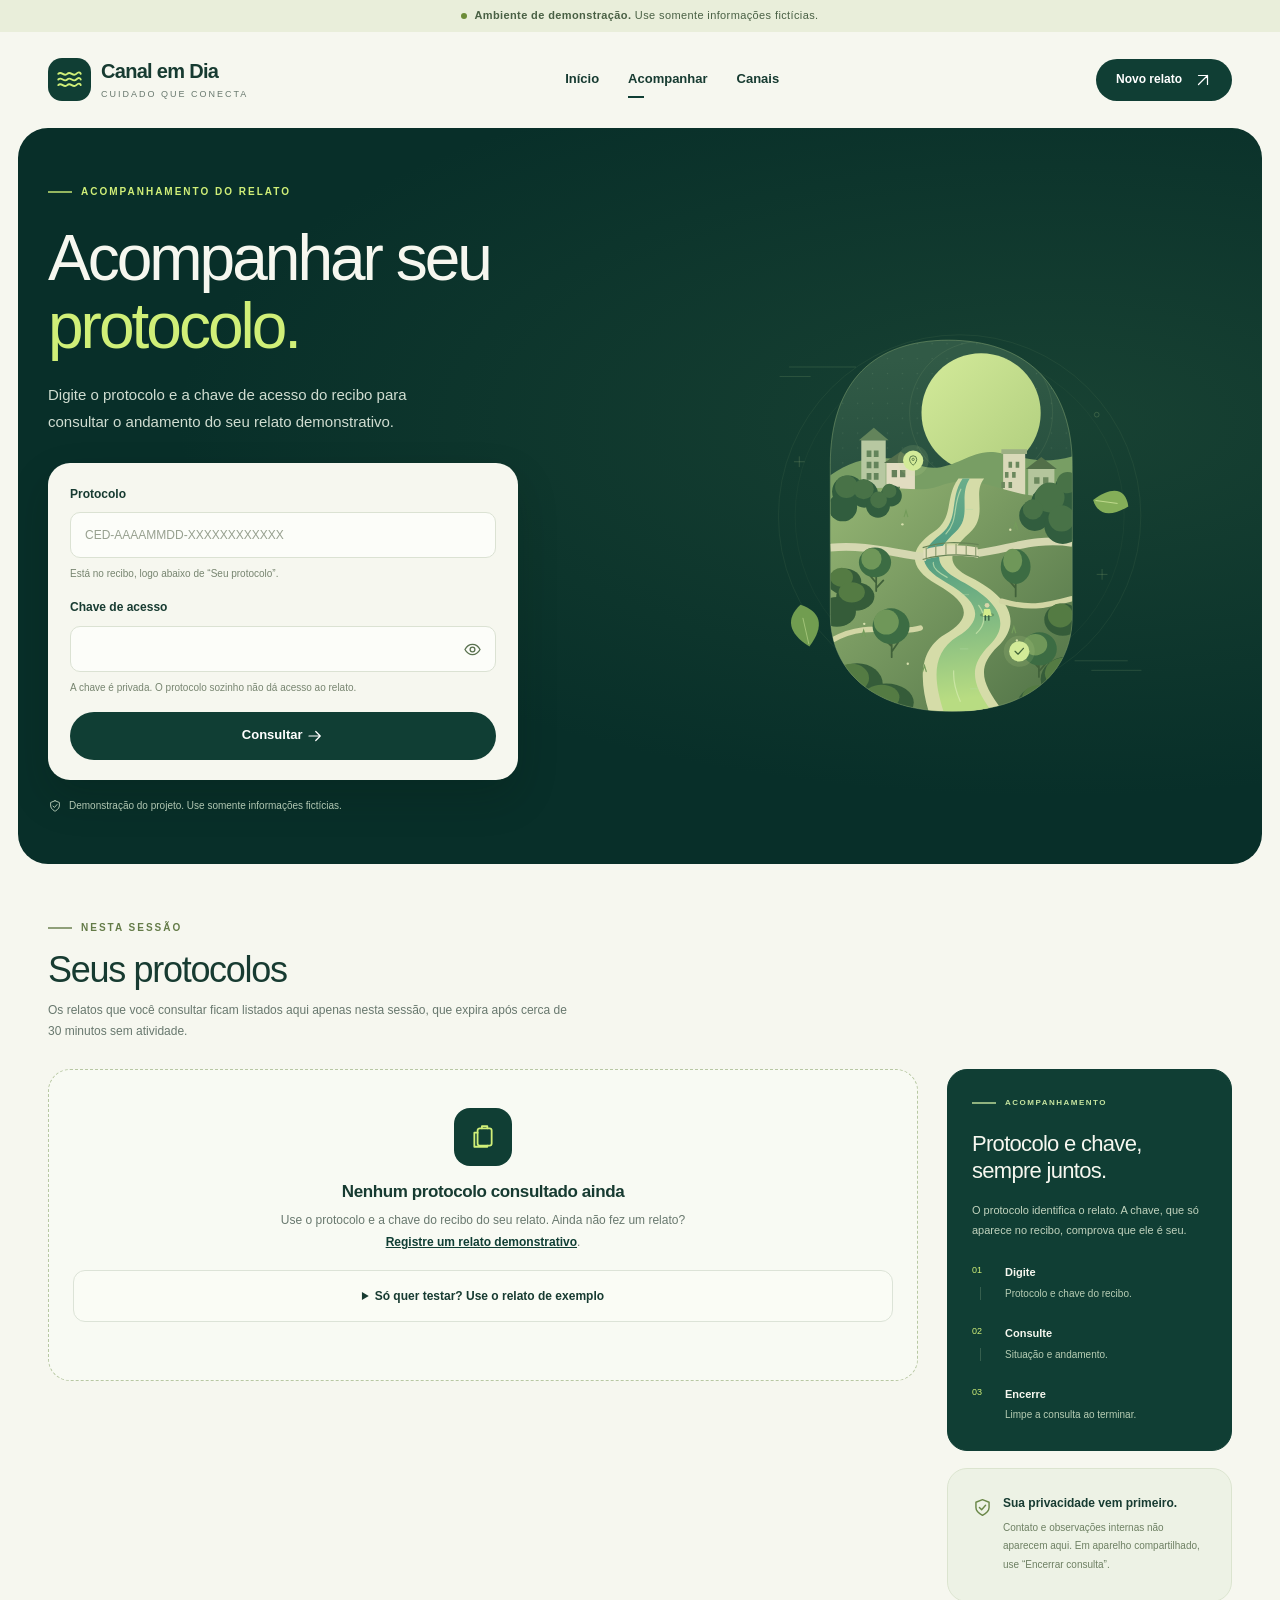
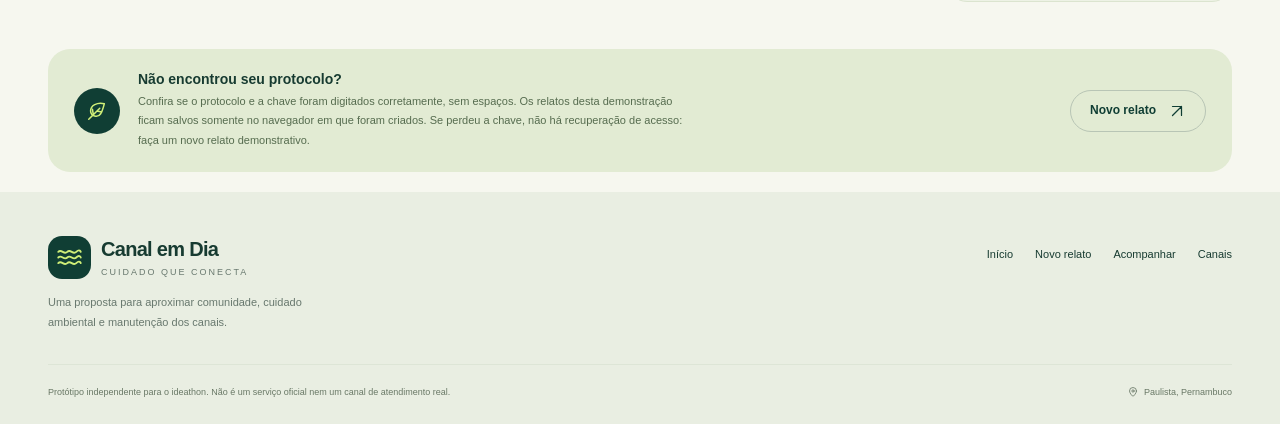
==== acompanhar.html @ c12022d9 "Tome" ====
<!DOCTYPE html>
<html lang="pt-BR">
<head>
    <meta charset="utf-8">
    <meta name="viewport" content="width=device-width, initial-scale=1">
    <meta name="theme-color" content="#103e34">
    <meta name="description" content="Canal em Dia: protótipo para participação da comunidade e acompanhamento da manutenção dos canais de Paulista, Pernambuco.">
    <title>Acompanhar relato · Canal em Dia</title>
    <link rel="icon" type="image/svg+xml" href="/images/favicon.svg">
    <link rel="stylesheet" href="https://cdn.jsdelivr.net/npm/bootstrap@5.3.8/dist/css/bootstrap.min.css">
    <link rel="stylesheet" href="/css/app.css">
    <script src="/js/config.js" defer></script>
    <script src="/js/common.js" defer></script>
    <script src="/js/acompanhar.js" defer></script>
</head>
<body>
    <a class="skip-link" href="#conteudo">Ir para o conteúdo</a>
<div class="demo-strip"><span class="demo-dot"></span><strong>Ambiente de demonstração.</strong> Use somente informações fictícias.</div>
<header class="site-header">
    <div class="container">
        <div class="header-inner">
            <a href="/" class="brand" aria-label="Canal em Dia — página inicial">
                <span class="brand-mark"><svg class="icon" viewBox="0 0 24 24" fill="none" stroke="currentColor" stroke-width="1.65" stroke-linecap="round" stroke-linejoin="round" aria-hidden="true"><path d="M2 7c3-3 5 3 8 0s5 3 8 0 4 0 4 0M2 12c3-3 5 3 8 0s5 3 8 0 4 0 4 0M2 17c3-3 5 3 8 0s5 3 8 0 4 0 4 0"/></svg></span>
                <span class="brand-name">Canal em Dia<small>Cuidado que conecta</small></span>
            </a>
            <nav class="desktop-nav" aria-label="Navegação principal">
                <a href="/" class="nav-item">Início</a>
                <a href="/acompanhar" class="nav-item active" aria-current="page">Acompanhar</a>
                <a href="/canais" class="nav-item">Canais</a>
            </nav>
            <div class="header-actions">
                <a href="/novo-relato" class="button button-forest button-small">Novo relato <svg class="icon" viewBox="0 0 24 24" fill="none" stroke="currentColor" stroke-width="1.65" stroke-linecap="round" stroke-linejoin="round" aria-hidden="true"><path d="M6 18 18 6M6 6h12v12"/></svg></a>
                <button class="mobile-toggle" type="button" id="menu-toggle" aria-expanded="false" aria-controls="mobile-navigation" aria-label="Abrir ou fechar menu">
                    <span data-open><svg class="icon" viewBox="0 0 24 24" fill="none" stroke="currentColor" stroke-width="1.65" stroke-linecap="round" stroke-linejoin="round" aria-hidden="true"><path d="M4 6h16M4 12h16M4 18h16"/></svg></span><span data-close hidden><svg class="icon" viewBox="0 0 24 24" fill="none" stroke="currentColor" stroke-width="1.65" stroke-linecap="round" stroke-linejoin="round" aria-hidden="true"><path d="m6 6 12 12M6 18 18 6"/></svg></span>
                </button>
            </div>
        </div>
        <nav id="mobile-navigation" class="mobile-nav d-lg-none" aria-label="Navegação principal no celular" hidden>
            <a class="nav-item" href="/">Início</a>
            <a class="nav-item" href="/acompanhar" aria-current="page">Acompanhar relato</a>
            <a class="nav-item" href="/canais">Canais acompanhados</a>
            <a class="button button-forest" href="/novo-relato">Novo relato <svg class="icon" viewBox="0 0 24 24" fill="none" stroke="currentColor" stroke-width="1.65" stroke-linecap="round" stroke-linejoin="round" aria-hidden="true"><path d="M4 12h15m-6-6 6 6-6 6"/></svg></a>
        </nav>
    </div>
</header>
    <main id="conteudo" tabindex="-1">
<div>
    <div class="hero-shell">
        <section class="hero hero-compact" aria-labelledby="track-heading">
            <div class="container">
                <div class="hero-grid">
                    <div class="hero-copy">
                        <div class="eyebrow">Acompanhamento do relato</div>
                        <h1 id="track-heading">Acompanhar seu <em>protocolo.</em></h1>
                        <p class="hero-description">Digite o protocolo e a chave de acesso do recibo para consultar o andamento do seu relato demonstrativo.</p>

                        <form class="lookup-card" id="lookup-form" novalidate aria-label="Consultar protocolo">
                            <div class="lookup-field">
                                <label for="field-protocol" class="form-label">Protocolo</label>
                                <input id="field-protocol" type="text" class="form-control" maxlength="40" required autocomplete="off" autocapitalize="characters" spellcheck="false" placeholder="CED-AAAAMMDD-XXXXXXXXXXXX" aria-describedby="protocol-help">
                                <p class="field-help mb-0" id="protocol-help">Está no recibo, logo abaixo de “Seu protocolo”.</p>
                                <p class="field-error" id="error-protocol" role="alert" hidden></p>
                            </div>
                            <div class="lookup-field">
                                <label for="field-credential" class="form-label">Chave de acesso</label>
                                <div class="lookup-secret">
                                    <input id="field-credential" type="password" class="form-control" maxlength="128" required autocomplete="off" autocapitalize="off" spellcheck="false" aria-describedby="credential-help">
                                    <button type="button" class="lookup-toggle" id="toggle-key" aria-pressed="false" aria-label="Mostrar a chave de acesso">
                                        <span data-show><svg class="icon" viewBox="0 0 24 24" fill="none" stroke="currentColor" stroke-width="1.65" stroke-linecap="round" stroke-linejoin="round" aria-hidden="true"><path d="M2.5 12S6 5.5 12 5.5 21.5 12 21.5 12 18 18.5 12 18.5 2.5 12 2.5 12Z"/><circle cx="12" cy="12" r="3"/></svg></span><span data-hide hidden><svg class="icon" viewBox="0 0 24 24" fill="none" stroke="currentColor" stroke-width="1.65" stroke-linecap="round" stroke-linejoin="round" aria-hidden="true"><path d="M3 3l18 18M10.6 5.7A9.6 9.6 0 0 1 12 5.5c6 0 9.5 6.5 9.5 6.5a16 16 0 0 1-2.6 3.4M6.5 7.2C4 8.9 2.5 12 2.5 12s3.5 6.5 9.5 6.5c1.6 0 3-.4 4.2-1M9.9 9.9a3 3 0 0 0 4.2 4.2"/></svg></span>
                                    </button>
                                </div>
                                <p class="field-help mb-0" id="credential-help">A chave é privada. O protocolo sozinho não dá acesso ao relato.</p>
                                <p class="field-error" id="error-credential" role="alert" hidden></p>
                            </div>
                            <button type="submit" class="button button-forest lookup-submit" id="lookup-submit">
                                <span data-idle>Consultar <svg class="icon" viewBox="0 0 24 24" fill="none" stroke="currentColor" stroke-width="1.65" stroke-linecap="round" stroke-linejoin="round" aria-hidden="true"><path d="M4 12h15m-6-6 6 6-6 6"/></svg></span>
                                <span data-busy hidden><span class="loading-spinner"></span> Consultando…</span>
                            </button>
                            <div class="connection-notice" id="offline-notice" role="status" hidden><svg class="icon" viewBox="0 0 24 24" fill="none" stroke="currentColor" stroke-width="1.65" stroke-linecap="round" stroke-linejoin="round" aria-hidden="true"><path d="m12 3 10 18H2L12 3Z"/><path d="M12 9v5m0 3h.01"/></svg> Você está sem conexão. Esta página funciona offline, mas confira sua rede se algo não carregar.</div>
                        </form>
                        <p class="hero-note"><svg class="icon" viewBox="0 0 24 24" fill="none" stroke="currentColor" stroke-width="1.65" stroke-linecap="round" stroke-linejoin="round" aria-hidden="true"><path d="M12 3 4.5 6v6c0 5 7.5 9 7.5 9s7.5-4 7.5-9V6L12 3Z"/><path d="m8.5 12 2.5 2.5 4.5-5"/></svg> Demonstração do projeto. Use somente informações fictícias.</p>
                    </div>
                    <div class="hero-art"><img src="/images/canal-paulista.svg" width="760" height="720" alt="" role="presentation"></div>
                </div>
            </div>
        </section>
    </div>

    <section class="track-section" aria-labelledby="list-heading">
        <div class="container">
            <div class="section-head">
                <div>
                    <div class="eyebrow">Nesta sessão</div>
                    <h2 id="list-heading">Seus protocolos</h2>
                    <p>Os relatos que você consultar ficam listados aqui apenas nesta sessão, que expira após cerca de 30 minutos sem atividade.</p>
                </div>
                <button type="button" class="button button-outline button-small" id="forget-btn" hidden><svg class="icon" viewBox="0 0 24 24" fill="none" stroke="currentColor" stroke-width="1.65" stroke-linecap="round" stroke-linejoin="round" aria-hidden="true"><rect x="5" y="10.5" width="14" height="10" rx="2"/><path d="M8 10.5V8a4 4 0 0 1 8 0v2.5"/></svg> Encerrar consulta</button>
            </div>

            <div class="track-layout" id="track-layout"></div>

            <div class="help-band">
                <span class="tile tile-round" aria-hidden="true"><svg class="icon" viewBox="0 0 24 24" fill="none" stroke="currentColor" stroke-width="1.65" stroke-linecap="round" stroke-linejoin="round" aria-hidden="true"><path d="M20 4c-8-2-15 2-15 8a6 6 0 0 0 11 3c2-3 3-7 4-11Z"/><path d="M3 21 15 9M8 16l-1-6m5 2 5 1"/></svg></span>
                <div>
                    <h3>Não encontrou seu protocolo?</h3>
                    <p>Confira se o protocolo e a chave foram digitados corretamente, sem espaços. Os relatos desta demonstração ficam salvos somente no navegador em que foram criados. Se perdeu a chave, não há recuperação de acesso: faça um novo relato demonstrativo.</p>
                </div>
                <a class="button button-outline button-small" href="/novo-relato">Novo relato <svg class="icon" viewBox="0 0 24 24" fill="none" stroke="currentColor" stroke-width="1.65" stroke-linecap="round" stroke-linejoin="round" aria-hidden="true"><path d="M6 18 18 6M6 6h12v12"/></svg></a>
            </div>
        </div>
    </section>
</div>

<template id="tpl-empty">
    <div class="empty-card">
        <span class="tile" aria-hidden="true"><svg class="icon" viewBox="0 0 24 24" fill="none" stroke="currentColor" stroke-width="1.65" stroke-linecap="round" stroke-linejoin="round" aria-hidden="true"><rect x="7" y="4" width="13" height="16" rx="2"/><path d="M7 8H4v13h12v-1M11 4V2h5v2"/></svg></span>
        <h3>Nenhum protocolo consultado ainda</h3>
        <p>Use o protocolo e a chave do recibo do seu relato. Ainda não fez um relato? <a href="/novo-relato">Registre um relato demonstrativo</a>.</p>
        <details class="privacy-box mt-3">
            <summary>Só quer testar? Use o relato de exemplo</summary>
            <div class="privacy-content">
                <p>Protocolo: <code>CED-20261015-0A1B2C3D4E5F</code><br>Chave: <code>DEMO-chave-fictica-0123456789-abcdef</code></p>
                <button type="button" class="button button-outline button-small" id="fill-demo">Preencher os campos</button>
            </div>
        </details>
    </div>
</template>

<template id="tpl-sidebar">
    <aside class="report-sidebar" aria-label="Como funciona o acompanhamento">
        <div class="sidebar-card dark">
            <div class="eyebrow">Acompanhamento</div>
            <h2>Protocolo e chave,<br>sempre juntos.</h2>
            <p>O protocolo identifica o relato. A chave, que só aparece no recibo, comprova que ele é seu.</p>
            <ol class="sidebar-steps">
                <li><strong>Digite</strong><span>Protocolo e chave do recibo.</span></li>
                <li><strong>Consulte</strong><span>Situação e andamento.</span></li>
                <li><strong>Encerre</strong><span>Limpe a consulta ao terminar.</span></li>
            </ol>
        </div>
        <div class="sidebar-card"><div class="sidebar-safe"><svg class="icon" viewBox="0 0 24 24" fill="none" stroke="currentColor" stroke-width="1.65" stroke-linecap="round" stroke-linejoin="round" aria-hidden="true"><path d="M12 3 4.5 6v6c0 5 7.5 9 7.5 9s7.5-4 7.5-9V6L12 3Z"/><path d="m8.5 12 2.5 2.5 4.5-5"/></svg><div><h3>Sua privacidade vem primeiro.</h3><p>Contato e observações internas não aparecem aqui. Em aparelho compartilhado, use “Encerrar consulta”.</p></div></div></div>
    </aside>
</template>
    </main>
<footer class="site-footer">
    <div class="container">
        <div class="footer-top">
            <div class="footer-brand">
                <a href="/" class="brand" aria-label="Canal em Dia — voltar ao início"><span class="brand-mark"><svg class="icon" viewBox="0 0 24 24" fill="none" stroke="currentColor" stroke-width="1.65" stroke-linecap="round" stroke-linejoin="round" aria-hidden="true"><path d="M2 7c3-3 5 3 8 0s5 3 8 0 4 0 4 0M2 12c3-3 5 3 8 0s5 3 8 0 4 0 4 0M2 17c3-3 5 3 8 0s5 3 8 0 4 0 4 0"/></svg></span><span class="brand-name">Canal em Dia<small>Cuidado que conecta</small></span></a>
                <p>Uma proposta para aproximar comunidade, cuidado ambiental e manutenção dos canais.</p>
            </div>
            <nav class="footer-links" aria-label="Navegação do rodapé">
                <a href="/">Início</a>
                <a href="/novo-relato">Novo relato</a>
                <a href="/acompanhar">Acompanhar</a>
                <a href="/canais">Canais</a>
            </nav>
        </div>
        <div class="footer-bottom">
            <p>Protótipo independente para o ideathon. Não é um serviço oficial nem um canal de atendimento real.</p>
            <span class="footer-local"><svg class="icon" viewBox="0 0 24 24" fill="none" stroke="currentColor" stroke-width="1.65" stroke-linecap="round" stroke-linejoin="round" aria-hidden="true"><path d="M19 10c0 5-7 11-7 11S5 15 5 10a7 7 0 0 1 14 0Z"/><circle cx="12" cy="10" r="2.3"/></svg> Paulista, Pernambuco</span>
        </div>
    </div>
</footer>
</body>
</html>
---- css/app.css ----
:root{--ink:#173b31;--forest:#103e34;--forest-dark:#082f29;--forest-soft:#2d6251;--lime:#d0ef78;--cream:#f6f7ef;--paper:#fff;--muted:#68786e;--line:#dce3d7;--danger:#9d3434;--radius:24px;--font:'Segoe UI',Inter,Arial,sans-serif}
*{box-sizing:border-box}html{scroll-behavior:smooth}body{margin:0;background:var(--cream);font-family:var(--font);color:var(--ink);font-size:16px;line-height:1.6;-webkit-font-smoothing:antialiased}a{color:inherit}button,input,textarea,select{font:inherit}button:disabled{cursor:not-allowed}a,button,input,textarea,select,summary{touch-action:manipulation}a:focus-visible,button:focus-visible,input:focus-visible,textarea:focus-visible,select:focus-visible,summary:focus-visible,[tabindex]:focus-visible{outline:3px solid #719d2e;outline-offset:4px}::selection{background:var(--lime);color:var(--forest-dark)}[x-cloak]{display:none!important}.container{max-width:1240px;padding-left:28px;padding-right:28px}.icon{display:inline-block;width:22px;height:22px;flex:none;vertical-align:middle}.skip-link{position:fixed;left:16px;top:-100px;z-index:1000;padding:12px 20px;border-radius:12px;background:var(--forest);color:#fff}.skip-link:focus{top:12px}.demo-strip{background:#e9eeda;color:#496044;font-size:11px;letter-spacing:.035em;text-align:center;padding:7px 20px}.demo-strip strong{font-weight:700}.demo-dot{display:inline-block;width:6px;height:6px;border-radius:100%;background:#6c8c38;margin-right:7px;vertical-align:middle}.site-header{position:relative;z-index:40;background:var(--cream)}.header-inner{min-height:96px;display:flex;align-items:center;justify-content:space-between;gap:24px}.brand{display:inline-flex;align-items:center;gap:10px;text-decoration:none;white-space:nowrap}.brand-mark{display:grid;place-items:center;width:43px;height:43px;background:var(--forest);border-radius:14px;color:var(--lime)}.brand-mark .icon{width:27px;height:27px}.brand-name{font-size:20px;letter-spacing:-.7px;font-weight:750;line-height:1.15}.brand-name small{display:block;font-size:9px;font-weight:500;letter-spacing:2px;text-transform:uppercase;margin-top:6px;color:var(--muted)}.desktop-nav{display:flex;align-items:center;gap:29px}.nav-item{font-size:13px;font-weight:600;text-decoration:none;position:relative}.nav-item.active:after{content:'';position:absolute;bottom:-8px;left:0;width:16px;height:2px;background:var(--forest)}.nav-pending{border:0;background:none;padding:0;color:#788278;display:inline-flex;align-items:center;gap:5px;white-space:nowrap;font-size:12px}.pending-pill{font-size:8px;letter-spacing:.05em;text-transform:uppercase;padding:2px 5px;background:#e7ebe0;border-radius:4px;color:#697263;line-height:1.3}.header-actions{display:flex;align-items:center;gap:18px}.button{display:inline-flex;align-items:center;justify-content:center;gap:12px;min-height:48px;padding:12px 23px;border-radius:50px;font-size:13px;font-weight:650;line-height:1.4;text-decoration:none;border:1px solid transparent;transition:background .2s,transform .2s,box-shadow .2s;white-space:normal}.button:hover{transform:translateY(-2px)}.button-lime{background:var(--lime);color:var(--forest-dark)}.button-lime:hover{background:#dcf696;color:var(--forest-dark);box-shadow:0 8px 24px #061e2520}.button-forest{background:var(--forest);color:#fff}.button-forest:hover{background:#235747;color:#fff;box-shadow:0 8px 20px #103e3420}.button-outline{background:transparent;color:var(--forest);border-color:#b8c5b5}.button-outline:hover{background:#e9eedf;color:var(--forest)}.button-small{min-height:42px;padding:10px 19px;font-size:12px}.button .icon{width:18px;height:18px}.mobile-toggle{border:1px solid var(--line);border-radius:50%;width:43px;height:43px;background:transparent;display:none;align-items:center;justify-content:center;color:var(--forest)}.mobile-nav{padding:8px 0 25px;border-top:1px solid var(--line)}.mobile-nav a,.mobile-nav>button{display:flex;width:100%;padding:13px 3px;text-decoration:none;gap:8px;align-items:center}.mobile-nav .button{width:auto;display:inline-flex;margin-top:8px;padding:12px 22px}.mobile-nav .nav-item.active:after{display:none}
.hero-shell{padding:0 18px}.hero{position:relative;background:var(--forest-dark);color:var(--cream);border-radius:30px;overflow:hidden;isolation:isolate}.hero:before{content:'';position:absolute;inset:0;background:radial-gradient(ellipse at 83% 40%,#3b6b4850,transparent 60%);z-index:-1}.hero-grid{display:grid;grid-template-columns:1fr 1fr;align-items:center;min-height:610px;gap:20px}.hero-copy{padding:68px 0 66px;position:relative;z-index:2}.eyebrow{font-size:10px;letter-spacing:2px;font-weight:750;text-transform:uppercase;display:flex;align-items:center;gap:9px;margin-bottom:24px}.eyebrow:before{content:'';width:24px;height:2px;background:currentColor;opacity:.7}.hero .eyebrow{color:var(--lime)}.hero h1{font-weight:480;font-size:clamp(44px,5.8vw,76px);line-height:1.075;letter-spacing:-3.8px;margin:0 0 25px;max-width:580px}.hero h1 em{font-style:normal;color:var(--lime);font-weight:500}.hero-description{font-size:15px;line-height:1.8;max-width:414px;color:#d0ddd1;margin-bottom:30px}.hero-actions{display:flex;align-items:center;gap:23px;flex-wrap:wrap}.text-link{display:inline-flex;align-items:center;gap:9px;font-size:12px;font-weight:600;text-decoration:none;border-bottom:1px solid transparent;padding:4px 0}.text-link:hover{border-bottom-color:currentColor}.text-link .icon{width:15px;height:15px}.hero .text-link{color:#e3e8db}.hero-note{font-size:10px;color:#b2c8b3;display:flex;align-items:center;gap:7px;margin:21px 0 0}.hero-note .icon{width:14px;height:14px}.hero-art{position:relative;height:580px;display:flex;align-items:center;justify-content:center;min-width:0}.hero-art>img{width:113%;max-width:none;height:100%;object-fit:contain;position:absolute;left:-5%;top:4%}.art-label{position:absolute;display:flex;align-items:center;gap:10px;background:#f6f7eff5;color:var(--forest);padding:12px 15px;border-radius:14px;box-shadow:0 15px 30px #00181025;font-size:11px;line-height:1.4}.art-label .label-icon{height:31px;width:31px;background:#e5eed8;border-radius:50%;display:grid;place-items:center}.art-label .icon{height:17px;width:17px}.art-label strong{font-size:11px;display:block}.art-label small{font-size:9px;color:#71806b;display:block;margin-top:2px}.art-label-one{top:125px;right:-4px;transform:rotate(3deg)}.art-label-two{left:3px;bottom:115px;transform:rotate(-4deg)}.art-caption{position:absolute;bottom:38px;right:28px;font-size:9px;letter-spacing:.07em;color:#b5caaa}.hero-bottom{display:flex;align-items:center;gap:40px;border-top:1px solid #a7c0ab26;padding:24px 0 27px;position:relative}.hero-bottom-intro{font-size:10px;color:#a6bda8;max-width:130px;line-height:1.6}.hero-step{display:flex;gap:12px;align-items:center;font-size:11px;color:#dce6d5}.hero-step span{display:grid;place-items:center;width:30px;height:30px;border:1px solid #adca9845;border-radius:50%;font-size:9px;color:var(--lime)}.hero-bottom .last-note{margin-left:auto;font-size:9px;letter-spacing:1px;text-transform:uppercase;color:#b5caaa}.section-space{padding:92px 0}.section-heading{font-size:clamp(30px,3.5vw,45px);line-height:1.16;font-weight:480;letter-spacing:-1.8px;margin:0 0 20px}.section-heading em{font-style:normal;color:#638142}.section-description{color:var(--muted);font-size:14px;line-height:1.85;max-width:350px}.how-grid{display:grid;grid-template-columns:1fr 1.6fr;gap:75px;align-items:start}.how-intro .eyebrow{color:#647b48}.how-intro .text-link{margin-top:12px;color:var(--forest)}.how-cards{display:grid;grid-template-columns:repeat(3,1fr);gap:15px}.how-card{border-radius:22px;padding:25px 21px;min-height:273px;position:relative;border:1px solid var(--line);background:#edf0e4;display:flex;flex-direction:column}.how-card:nth-child(2){background:var(--lime);border-color:var(--lime);margin-top:30px}.how-card:nth-child(3){background:var(--forest);border-color:var(--forest);color:var(--cream)}.how-card .card-number{font-size:9px;letter-spacing:1px;opacity:.65;position:absolute;right:20px;top:27px}.how-card .card-icon{width:40px;height:40px;border-radius:50%;display:grid;place-items:center;border:1px solid #71846145;margin-bottom:33px}.how-card:nth-child(3) .card-icon{border-color:#d5dfb845}.how-card .card-icon .icon{width:20px;height:20px}.how-card h3{font-size:19px;font-weight:550;letter-spacing:-.6px;line-height:1.22;margin:0 0 12px}.how-card p{font-size:11px;line-height:1.8;opacity:.8;margin:0}.scope-note{display:flex;gap:10px;padding:17px 20px;border:1px solid var(--line);border-radius:14px;font-size:11px;color:var(--muted);margin-top:29px;line-height:1.75}.scope-note .icon{width:17px;height:17px;margin-top:2px;color:#72914c}.participation-banner{position:relative;background:#e2ebd3;border-radius:25px;padding:43px 50px;display:flex;align-items:center;justify-content:space-between;gap:35px;overflow:hidden}.participation-banner:before{content:'';position:absolute;width:240px;height:240px;border:1px solid #a5ba8f40;border-radius:50%;right:13%;top:-135px;box-shadow:0 0 0 35px #a5ba8f15,0 0 0 70px #a5ba8f10}.participation-banner h2{font-size:29px;font-weight:500;line-height:1.25;letter-spacing:-1px;margin:0 0 9px}.participation-banner p{font-size:12px;color:#5a6f53;max-width:475px;margin:0}.participation-banner .button{flex:none;position:relative}.pre-footer{padding-bottom:80px}.site-footer{background:#e9eee2;padding:44px 0 25px}.footer-top{display:flex;align-items:flex-start;justify-content:space-between;gap:40px;padding-bottom:31px;border-bottom:1px solid #b9c9b343}.footer-brand p{font-size:11px;color:var(--muted);max-width:280px;margin:14px 0 0;line-height:1.8}.footer-links{display:flex;gap:22px;align-items:center;flex-wrap:wrap;padding-top:10px}.footer-links a{font-size:11px;text-decoration:none}.footer-links a:hover{text-decoration:underline}.footer-links .nav-pending{font-size:10px}.footer-bottom{display:flex;justify-content:space-between;align-items:center;gap:18px;font-size:9px;color:#697866;padding-top:20px}.footer-bottom p{margin:0}.footer-local{display:flex;align-items:center;gap:5px}.footer-local .icon{width:12px;height:12px}
.report-page{padding:25px 0 80px}.breadcrumb-line{display:flex;align-items:center;gap:9px;font-size:11px;color:#7a8777;margin-bottom:31px}.breadcrumb-line a{text-decoration:none;color:#59714f}.breadcrumb-line .icon{width:12px;height:12px}.report-heading{display:flex;align-items:flex-end;justify-content:space-between;gap:30px;margin-bottom:30px}.report-heading .eyebrow{color:#6e874d;margin-bottom:14px}.report-heading h1{font-size:46px;letter-spacing:-2px;line-height:1.1;font-weight:500;margin:0 0 15px}.report-heading p{font-size:13px;color:var(--muted);margin:0;max-width:625px;line-height:1.8}.report-label{border:1px solid #cddbbf;border-radius:50px;padding:7px 13px;display:flex;gap:7px;align-items:center;font-size:10px;color:#607744;white-space:nowrap;margin-bottom:4px}.report-label .icon{width:14px;height:14px}.demo-notice{display:flex;align-items:flex-start;gap:11px;padding:16px 19px;border-radius:13px;background:#e9efdc;color:#566e3f;font-size:11px;line-height:1.7;margin-bottom:25px}.demo-notice .icon{height:18px;width:18px;margin-top:1px}.demo-notice p{margin:0}.report-layout{display:grid;grid-template-columns:minmax(0,1fr) 285px;gap:29px;align-items:start}.report-card{background:var(--paper);border:1px solid #e0e6d8;border-radius:22px;box-shadow:0 7px 30px #304a2610;overflow:hidden}.form-section{padding:31px 34px;border-bottom:1px solid #e8ece1}.form-section:last-child{border-bottom:0}.form-section-title{display:flex;gap:13px;align-items:flex-start;margin-bottom:24px}.section-number{flex:none;width:30px;height:30px;border-radius:50%;background:#edf1e5;color:#668047;display:grid;place-items:center;font-size:10px;font-weight:700;margin-top:1px}.form-section-title h2{font-size:18px;font-weight:650;letter-spacing:-.45px;line-height:1.3;margin:0 0 5px}.form-section-title p{font-size:11px;color:var(--muted);line-height:1.6;margin:0}.field-label,.form-label{font-size:12px;font-weight:600;color:var(--ink);margin-bottom:8px}.optional{font-weight:400;color:#83907d;font-size:10px;margin-left:4px}.required-mark{color:#668337;margin-left:2px}.field-help,.form-text{font-size:10px;color:#778570;line-height:1.7;margin-top:7px}.form-control,.form-select{border:1px solid #dbe2d3;border-radius:10px;background:#fcfdf9;min-height:46px;padding:12px 14px;color:var(--ink);font-size:12px;line-height:1.5;box-shadow:none}.form-control::placeholder{color:#97a08f;opacity:1}.form-control:focus,.form-select:focus{background:#fff;border-color:#809f56;box-shadow:0 0 0 3px #b5d67b27;color:var(--ink)}textarea.form-control{min-height:130px;resize:vertical}.form-control.is-invalid,.form-select.is-invalid{border-color:#c87979}.invalid-feedback,.field-error{font-size:11px;color:var(--danger);line-height:1.6;margin-top:6px;display:block}.category-fieldset{border:0;padding:0;margin:0 0 24px}.category-grid{display:grid;grid-template-columns:repeat(3,1fr);gap:9px}.category-choice{position:relative;display:block;cursor:pointer}.category-choice input{position:absolute;opacity:0;inset:0;width:100%;height:100%;cursor:pointer}.category-choice span{display:flex;align-items:center;min-height:54px;height:100%;padding:11px 12px;border:1px solid #dce3d5;border-radius:10px;background:#fcfdf9;font-size:11px;line-height:1.4;transition:background .15s,border .15s}.category-choice span:before{content:'';width:12px;height:12px;border:1px solid #a9b7a0;border-radius:50%;margin-right:8px;flex:none;background:#fff}.category-choice input:checked+span{border-color:#6e8e41;background:#eef5df;color:#355328}.category-choice input:checked+span:before{border:3px solid #42672e;background:var(--lime)}.category-choice input:focus-visible+span{outline:3px solid #719d2e;outline-offset:3px}.field-bottom{display:flex;justify-content:space-between;gap:15px;align-items:flex-start}.char-counter{flex:none;margin-top:8px;font-size:9px;color:#7d8a74;font-variant-numeric:tabular-nums}.gps-box{border:1px dashed #b3c59e;border-radius:13px;background:#f5f8ed;padding:18px;margin-bottom:21px;display:flex;align-items:center;justify-content:space-between;gap:15px}.gps-intro{display:flex;align-items:flex-start;gap:10px}.gps-intro>.icon{width:20px;height:20px;margin-top:1px;color:#688349}.gps-intro strong{display:block;font-size:12px;font-weight:600}.gps-intro p{font-size:10px;color:#77876d;margin:4px 0 0;line-height:1.6;max-width:260px}.gps-box .button{min-height:38px;font-size:10px;padding:10px 13px;gap:6px;flex:none}.gps-box .button .icon{width:14px;height:14px}.gps-message{font-size:11px;color:#657a4c;line-height:1.6;margin:-9px 0 19px}.coordinates{display:flex;gap:15px;flex-wrap:wrap;color:#68804d;font-size:10px;background:#f0f5e6;padding:9px 12px;border-radius:8px;margin-top:13px}.upload-zone{border:1px dashed #b8c8a3;border-radius:13px;background:#f8faf3;text-align:center;position:relative;padding:27px 20px;transition:background .2s,border .2s}.upload-zone:hover{background:#f0f6e6;border-color:#74974a}.upload-icon{width:43px;height:43px;display:grid;place-items:center;background:#e7eedc;border-radius:50%;margin:0 auto 12px;color:#688445}.upload-zone label{font-size:12px;font-weight:600;display:block;cursor:pointer}.upload-zone label:after{content:'';position:absolute;inset:0;border-radius:13px}.upload-zone p{font-size:10px;color:#7e8d73;margin:7px 0 0}.upload-input{position:absolute;width:1px;height:1px;opacity:0;left:50%;top:50%;padding:0}.upload-zone:focus-within{outline:3px solid #719d2e;outline-offset:3px}.upload-status{font-size:11px;color:#617847;margin-top:12px}.upload-list{list-style:none;padding:0;margin:15px 0 0}.upload-list li{display:flex;gap:9px;align-items:center;border:1px solid var(--line);padding:10px 12px;border-radius:9px;margin-top:8px;font-size:11px;min-width:0}.upload-list li>.icon{width:17px;height:17px;color:#708c4b}.upload-file-name{overflow-wrap:anywhere;flex:1;min-width:0}.remove-upload{background:transparent;border:0;color:#8a5651;border-radius:5px;width:30px;height:30px;display:grid;place-items:center;flex:none}.remove-upload:hover{background:#faeded}.remove-upload .icon{width:16px;height:16px}.privacy-box{border:1px solid var(--line);border-radius:12px;padding:15px 17px;margin-bottom:20px;background:#fafcf5}.privacy-box summary{font-size:12px;font-weight:600;cursor:pointer;line-height:1.7}.privacy-content{font-size:11px;line-height:1.85;color:var(--muted);padding-top:14px}.privacy-content p:last-child{margin-bottom:0}.privacy-check{display:flex;align-items:flex-start;gap:10px;font-size:11px;line-height:1.8;color:#63745c}.privacy-check input{accent-color:var(--forest);width:16px;height:16px;flex:none;margin-top:3px}.form-footer{padding:25px 34px;background:#fbfcf8;display:flex;justify-content:space-between;gap:20px;align-items:center}.form-footer p{font-size:10px;color:#839078;margin:0;max-width:260px;line-height:1.7}.form-footer .button{font-size:12px;min-height:46px}.form-footer button:disabled{opacity:.7;transform:none}.report-sidebar{position:sticky;top:24px}.sidebar-card{padding:27px 24px;border:1px solid #dbe4cf;border-radius:20px;margin-bottom:17px;background:#edf2e5}.sidebar-card.dark{background:var(--forest);border-color:var(--forest);color:var(--cream)}.sidebar-card .eyebrow{font-size:8px;letter-spacing:1.5px;margin-bottom:20px}.sidebar-card.dark .eyebrow{color:#c6e4a0}.sidebar-card h2{font-size:22px;line-height:1.25;letter-spacing:-.7px;font-weight:500;margin:0 0 15px}.sidebar-card p{font-size:11px;color:#6e8063;line-height:1.85;margin:0}.sidebar-card.dark p{color:#c1d3be}.sidebar-steps{padding:0;margin:23px 0 0;list-style:none;counter-reset:side-step}.sidebar-steps li{position:relative;padding:0 0 22px 33px;font-size:11px;line-height:1.7;counter-increment:side-step}.sidebar-steps li:before{content:counter(side-step,decimal-leading-zero);position:absolute;left:0;top:0;font-size:9px;color:var(--lime)}.sidebar-steps li:not(:last-child):after{content:'';position:absolute;left:8px;top:24px;width:1px;height:13px;background:#9bb69445}.sidebar-steps li:last-child{padding-bottom:0}.sidebar-steps strong{display:block;font-size:11px;font-weight:600}.sidebar-steps span{display:block;color:#b7cdb4;font-size:10px;margin-top:3px}.sidebar-safe{display:flex;align-items:flex-start;gap:10px}.sidebar-safe>.icon{width:21px;height:21px;color:#6b8849;margin-top:1px}.sidebar-safe h3{font-size:12px;margin:0 0 8px;font-weight:650}.sidebar-safe p{font-size:10px}.sidebar-caption{font-size:10px;color:#87917c;line-height:1.8;padding:4px 9px}.error-summary{background:#fff4f1;border:1px solid #e7b8ac;border-radius:13px;padding:18px 21px;margin-bottom:23px;color:#934431;font-size:12px}.error-summary h2{font-size:14px;margin:0 0 8px;font-weight:650}.error-summary ul{padding-left:18px;margin:0}.error-summary a{color:inherit;text-underline-offset:3px}.connection-notice{font-size:12px;color:#835a22;border:1px solid #e1c797;background:#fff9eb;padding:15px 18px;border-radius:12px;margin-bottom:20px;line-height:1.8}.connection-notice .icon{width:17px;height:17px;margin-right:6px}.honeypot{position:absolute;left:-10000px;top:auto;width:1px;height:1px;overflow:hidden}
.receipt-card{max-width:850px;margin:0 auto;background:#fff;border:1px solid var(--line);border-radius:25px;overflow:hidden;box-shadow:0 8px 35px #304a2610}.receipt-top{text-align:center;padding:44px 40px 29px;background:#edf3e2;border-bottom:1px solid #dfe8d3}.success-icon{width:61px;height:61px;background:var(--forest);color:var(--lime);border-radius:50%;display:grid;place-items:center;margin:0 auto 20px}.success-icon .icon{width:27px;height:27px}.receipt-top h1{font-size:32px;letter-spacing:-1.2px;font-weight:550;line-height:1.2;margin:0 0 12px}.receipt-top p{max-width:570px;margin:0 auto;color:#6d7f60;font-size:12px;line-height:1.85}.receipt-body{padding:32px 38px}.receipt-metadata{display:grid;grid-template-columns:repeat(3,1fr);gap:20px;padding-bottom:25px;border-bottom:1px solid var(--line);margin-bottom:25px}.receipt-metadata dt{font-size:9px;text-transform:uppercase;letter-spacing:1px;color:#87937d;font-weight:500;margin-bottom:7px}.receipt-metadata dd{font-size:12px;font-weight:600;margin:0;overflow-wrap:anywhere}.receipt-protocol{font-size:16px!important;letter-spacing:.03em}.credential-box{background:#f4f7ed;border:1px solid #dbe5ce;border-radius:13px;padding:20px}.credential-box h2{font-size:13px;font-weight:650;margin:0 0 8px}.credential-box p{font-size:11px;color:#748369;line-height:1.8;margin:0 0 15px}.credential-row{display:flex;gap:14px;align-items:center}.credential-row code{display:block;flex:1;min-width:0;overflow-wrap:anywhere;color:#37582a;font-size:13px;letter-spacing:.02em}.credential-row .button{flex:none;font-size:10px;min-height:37px;padding:9px 13px;gap:7px}.copy-status{font-size:11px;color:#637b49;line-height:1.7;margin-top:11px}.receipt-notice{display:flex;gap:9px;margin-top:23px;font-size:11px;line-height:1.8;color:#78856e}.receipt-notice .icon{width:17px;height:17px;margin-top:2px;color:#6e8a4c}.receipt-actions{display:flex;justify-content:center;gap:14px;flex-wrap:wrap;padding-top:10px;margin-top:23px}.receipt-actions .button{font-size:11px}.loading-spinner{width:15px;height:15px;border:2px solid currentColor;border-right-color:transparent;border-radius:50%;display:inline-block;animation:spin .8s linear infinite;vertical-align:middle;margin-right:6px}@keyframes spin{to{transform:rotate(360deg)}}
@media(min-width:1500px){.hero-grid{min-height:670px}.hero-art{height:630px}.hero h1{font-size:80px}}
@media(max-width:1199px){.desktop-nav{gap:17px}.header-actions{gap:13px}.header-actions>.nav-pending{display:none}.hero h1{font-size:63px;letter-spacing:-3px}.hero-art{height:530px}.art-label-one{right:2px;top:110px}.art-label-two{left:0;bottom:90px}.how-grid{grid-template-columns:1fr 1.8fr;gap:35px}.how-card{padding:23px 16px}.report-layout{grid-template-columns:minmax(0,1fr) 260px;gap:22px}.sidebar-card{padding:24px 20px}.category-grid{grid-template-columns:repeat(2,1fr)}}
@media(max-width:991px){.desktop-nav{display:none}.mobile-toggle{display:flex}.header-actions>.button{display:none}.header-inner{min-height:83px}.hero-grid{min-height:550px;gap:0;grid-template-columns:1.05fr 1fr}.hero-copy{padding:49px 0}.hero h1{font-size:51px;letter-spacing:-2.5px}.hero-description{font-size:13px}.hero-art{height:480px}.art-label{padding:9px 11px;gap:7px}.art-label-one{right:-6px;top:100px}.art-label-two{left:5px;bottom:98px}.art-label small{font-size:8px}.art-label strong{font-size:10px}.art-label .label-icon{width:25px;height:25px}.hero-actions{gap:13px}.hero-actions .button{font-size:11px;padding:12px 18px}.hero .text-link{font-size:10px}.hero-bottom{gap:24px}.hero-bottom .last-note{display:none}.hero-step{font-size:10px}.how-grid{grid-template-columns:1fr;gap:35px}.how-intro{display:grid;grid-template-columns:1fr 1fr;column-gap:40px}.how-intro .eyebrow{grid-column:1 / -1}.how-intro .section-description{padding-top:3px}.how-intro>.text-link{margin-top:0}.how-cards{gap:20px}.how-card{min-height:245px;padding:25px}.how-card:nth-child(2){margin-top:0}.how-card .card-icon{margin-bottom:26px}.scope-note{grid-column:1 / -1;margin-top:0}.participation-banner{padding:35px}.participation-banner h2{font-size:25px}.report-layout{grid-template-columns:minmax(0,1fr) 235px;gap:20px}.form-section{padding:27px 25px}.form-footer{padding:23px 25px;flex-direction:column;align-items:flex-start;gap:13px}.form-footer p{max-width:none}.form-footer .button{align-self:stretch}.gps-box{align-items:flex-start;flex-direction:column}.gps-intro p{max-width:none}.report-heading h1{font-size:40px}.report-heading p{max-width:530px}.report-label{display:none}.sidebar-card{padding:23px 18px}.sidebar-card h2{font-size:21px}.footer-links{gap:15px}.footer-links .nav-pending .pending-pill{display:none}}
@media(max-width:767px){.container{padding-left:21px;padding-right:21px}.demo-strip{font-size:9px;padding:7px 12px}.hero-shell{padding:0 10px}.hero{border-radius:23px}.hero-grid{grid-template-columns:1fr;min-height:0}.hero-copy{padding:46px 4px 5px}.hero h1{font-size:55px;letter-spacing:-2.7px;max-width:480px}.hero .eyebrow{margin-bottom:20px;font-size:9px}.hero-description{font-size:14px;max-width:390px;margin-bottom:25px}.hero-actions{gap:20px}.hero-actions .button{font-size:12px;padding:13px 21px}.hero .text-link{font-size:11px}.hero-note{font-size:9px}.hero-art{height:385px;margin-top:-8px}.hero-art>img{width:100%;left:0;top:0}.art-label-one{top:78px;right:5%}.art-label-two{left:7%;bottom:65px}.art-caption{bottom:17px;right:5%;font-size:8px}.hero-bottom{padding:20px 4px 23px;gap:14px;justify-content:space-between}.hero-bottom-intro{display:none}.hero-step{font-size:9px;gap:7px}.hero-step span{width:25px;height:25px;font-size:8px}.section-space{padding:61px 0}.how-intro{display:block}.how-intro .section-heading{font-size:36px;max-width:440px}.section-description{max-width:450px;font-size:13px}.how-intro>.text-link{margin-top:5px}.how-cards{gap:12px}.how-card{padding:23px 17px;min-height:250px;border-radius:18px}.how-card h3{font-size:18px}.how-card p{font-size:10px}.how-card .card-number{right:15px}.how-card .card-icon{width:35px;height:35px;margin-bottom:24px}.participation-banner{padding:30px;flex-direction:column;align-items:flex-start;gap:22px;border-radius:20px}.participation-banner h2{font-size:27px}.participation-banner p{font-size:12px}.pre-footer{padding-bottom:55px}.footer-top{flex-direction:column;gap:21px}.footer-links{padding-top:0;gap:20px}.footer-bottom{align-items:flex-start;flex-direction:column;gap:9px}.site-footer{padding-top:33px}.footer-brand p{max-width:380px}.report-page{padding-top:14px;padding-bottom:55px}.breadcrumb-line{margin-bottom:26px}.report-heading{margin-bottom:24px}.report-heading h1{font-size:37px;letter-spacing:-1.7px}.report-heading .eyebrow{font-size:9px;margin-bottom:13px}.report-heading p{font-size:12px}.report-layout{grid-template-columns:1fr;gap:25px}.report-sidebar{position:static;display:grid;grid-template-columns:1fr 1fr;gap:15px}.sidebar-card{margin-bottom:0}.sidebar-card.dark{grid-row:span 2}.sidebar-caption{margin:0}.form-section{padding:27px}.form-footer{flex-direction:row;align-items:center}.form-footer p{max-width:230px}.form-footer .button{align-self:auto}.gps-box{flex-direction:row;align-items:center}.gps-intro p{max-width:280px}.category-grid{grid-template-columns:repeat(3,1fr)}.receipt-top{padding:35px 26px 27px}.receipt-top h1{font-size:29px}.receipt-body{padding:27px}.receipt-metadata{gap:15px}}
@media(max-width:575px){.brand-name{font-size:18px}.brand-name small{font-size:8px}.brand-mark{width:38px;height:38px;border-radius:12px}.header-inner{min-height:76px}.hero h1{font-size:47px;letter-spacing:-2.3px;max-width:350px}.hero-copy{padding-top:35px}.hero-description{font-size:12px;line-height:1.85;max-width:330px}.hero .eyebrow{font-size:8px;letter-spacing:1.5px}.hero-actions{gap:15px}.hero-actions .button{font-size:11px;min-height:46px;padding:12px 19px}.hero .text-link{font-size:10px}.hero-art{height:330px;margin-top:0}.art-label-one{right:0;top:66px}.art-label-two{left:0;bottom:55px}.art-label{padding:8px 10px}.art-label strong{font-size:9px}.art-label small{font-size:7px}.art-label .label-icon{width:25px;height:25px}.hero-step{font-size:8px;gap:5px}.hero-step span{width:22px;height:22px;font-size:7px}.hero-bottom{gap:8px}.how-intro .section-heading{font-size:33px}.how-cards{grid-template-columns:1fr;gap:12px}.how-card{min-height:0;padding:24px 23px 24px 83px}.how-card .card-icon{position:absolute;left:23px;top:24px;margin:0;width:39px;height:39px}.how-card h3{font-size:19px;max-width:230px;padding-right:14px}.how-card p{font-size:11px;max-width:290px}.how-card .card-number{top:25px;right:19px;font-size:8px}.how-grid{gap:27px}.scope-note{padding:15px;font-size:10px;margin-top:0}.participation-banner{padding:27px 25px}.participation-banner h2{font-size:26px}.participation-banner p{font-size:11px}.participation-banner .button{font-size:11px}.footer-links{gap:18px 20px}.footer-links .nav-pending{font-size:10px}.footer-links .pending-pill{display:none}.footer-links a{font-size:10px}.report-heading h1{font-size:34px}.demo-notice{padding:14px;font-size:10px;gap:9px}.demo-notice .icon{width:16px;height:16px}.form-section{padding:25px 20px}.form-section-title{gap:11px;margin-bottom:23px}.form-section-title h2{font-size:17px}.form-section-title p{font-size:10px}.section-number{width:27px;height:27px;font-size:9px}.category-grid{grid-template-columns:repeat(2,1fr);gap:8px}.category-choice span{font-size:10px;padding:10px;min-height:52px}.category-choice span:before{width:11px;height:11px;margin-right:7px}.gps-box{flex-direction:column;align-items:flex-start;padding:15px;gap:13px}.gps-box .button{margin-left:30px}.gps-intro strong{font-size:11px}.gps-intro p{font-size:10px}.field-bottom{gap:8px}.form-control,.form-select{font-size:16px;padding:11px 12px;min-height:47px}.form-control::placeholder{font-size:12px}textarea.form-control{font-size:14px}.char-counter{font-size:8px}.field-help{font-size:10px}.form-footer{padding:23px 20px;flex-direction:column;align-items:stretch}.form-footer p{max-width:none;order:2;text-align:center}.form-footer .button{width:100%;font-size:12px}.report-sidebar{grid-template-columns:1fr}.sidebar-card.dark{grid-row:auto}.sidebar-card{padding:25px}.sidebar-card h2{font-size:22px}.sidebar-steps{display:grid;grid-template-columns:repeat(3,1fr);gap:15px}.sidebar-steps li{padding:25px 0 0;font-size:10px}.sidebar-steps li:before{top:0}.sidebar-steps li:not(:last-child):after{height:1px;width:calc(100% - 20px);left:22px;top:8px}.sidebar-steps strong{font-size:10px}.sidebar-steps span{font-size:9px}.sidebar-caption{padding:0 7px}.privacy-box{padding:14px}.privacy-box summary{font-size:11px}.privacy-check{font-size:10px}.privacy-content{font-size:10px}.receipt-top{padding:31px 21px 26px}.receipt-top h1{font-size:26px}.receipt-top p{font-size:11px}.receipt-body{padding:25px 20px}.receipt-metadata{grid-template-columns:1fr 1fr;gap:19px}.receipt-metadata>div:first-child{grid-column:1 / -1}.receipt-metadata dt{font-size:8px}.receipt-metadata dd{font-size:11px}.credential-box{padding:17px}.credential-row{align-items:flex-start;flex-direction:column;gap:12px}.credential-row code{font-size:12px;width:100%}.receipt-actions{flex-direction:column}.receipt-actions .button{width:100%}.receipt-notice{font-size:10px}.error-summary{padding:16px;font-size:11px}.error-summary h2{font-size:13px}}
@media(prefers-reduced-motion:reduce){html{scroll-behavior:auto}*,*:before,*:after{animation-duration:.01ms!important;transition-duration:.01ms!important;scroll-behavior:auto!important}.button:hover{transform:none}}

/* Área municipal */
.nav-logout{background:none;border:0;padding:0;color:inherit;cursor:pointer}
.auth-page{padding:48px 0 80px}.auth-card{max-width:460px;margin:0 auto;background:var(--paper);border:1px solid var(--line);border-radius:var(--radius);padding:36px 32px}.auth-card h1{font-size:1.9rem;color:var(--forest);margin:4px 0 8px}.auth-card p{color:var(--muted)}.auth-alt{margin:20px 0 0;text-align:center;font-size:.95rem}.auth-alt a{color:var(--forest);font-weight:600}
.dash-page{padding:32px 0 80px}.dash-head h1{font-size:2rem;color:var(--forest);margin:4px 0}.dash-head p{color:var(--muted)}
.dash-stats{display:grid;grid-template-columns:repeat(auto-fit,minmax(130px,1fr));gap:12px;margin:20px 0 28px}
.stat-card{display:flex;flex-direction:column;align-items:flex-start;text-align:left;background:var(--paper);border:1px solid var(--line);border-radius:18px;padding:16px 18px;cursor:pointer;color:var(--ink)}.stat-card strong{font-size:1.9rem;line-height:1.1;color:var(--forest)}.stat-card span{font-size:.85rem;color:var(--muted)}.stat-card:hover,.stat-card.is-active{border-color:var(--forest);background:#eef5e0}
.dash-card{background:var(--paper);border:1px solid var(--line);border-radius:var(--radius);padding:22px}.dash-sub,.detail-sub{font-size:1rem;color:var(--forest);margin:0 0 12px}.detail-sub{margin-top:24px}
.dash-filters{display:grid;grid-template-columns:2fr 1fr 1fr;gap:12px;margin-bottom:16px}
@media(max-width:700px){.dash-filters{grid-template-columns:1fr}.auth-card{padding:28px 20px}}
.report-row{display:flex;align-items:center;justify-content:space-between;gap:12px;width:100%;text-align:left;background:none;border:0;border-top:1px solid var(--line);padding:14px 6px;cursor:pointer;color:var(--ink)}.report-row:hover,.report-row.is-selected{background:#f1f6e6}.report-row-main{display:flex;flex-direction:column;min-width:0}.report-row-main span{overflow:hidden;text-overflow:ellipsis}.report-row-main small{color:var(--muted)}
.status-pill{flex:none;font-size:.78rem;font-weight:600;padding:3px 12px;border-radius:99px;background:#e9eeda;color:var(--forest)}
.status-recebido{background:#fdf0c9;color:#6b4e00}.status-em-analise{background:#dbe9f7;color:#1d4a73}.status-encaminhado{background:#e5dcf5;color:#4a2c80}.status-resolvido{background:var(--lime);color:var(--forest-dark)}.status-descartado{background:#ececec;color:#555}
.dash-empty{color:var(--muted);text-align:center;padding:32px 0 12px;margin:0}.dash-pager{display:flex;justify-content:space-between;align-items:center;gap:8px;border-top:1px solid var(--line);padding-top:14px;font-size:.9rem;color:var(--muted)}
.cat-list{list-style:none;margin:0;padding:0}.cat-list li{display:flex;gap:12px;justify-content:space-between;padding:8px 0;border-top:1px solid var(--line)}.cat-list li:first-child{border-top:0}
.detail-top{display:flex;justify-content:space-between;gap:12px;align-items:flex-start}.detail-top h2{font-size:1.25rem;color:var(--forest);margin:0}.detail-top code{font-size:.8rem}.detail-close{background:none;border:0;cursor:pointer;color:var(--muted)}
.detail-list{margin:16px 0}.detail-list div{padding:8px 0;border-top:1px solid var(--line)}.detail-list dt{font-size:.78rem;text-transform:uppercase;letter-spacing:.04em;color:var(--muted)}.detail-list dd{margin:0;overflow-wrap:anywhere}
.detail-photos{display:flex;gap:8px;flex-wrap:wrap;margin-bottom:16px}.detail-photos img{width:96px;height:96px;object-fit:cover;border-radius:12px;border:1px solid var(--line)}
.detail-form{border-top:1px solid var(--line);padding-top:16px}.history{list-style:none;margin:0;padding:0;font-size:.9rem}.history li{padding:8px 0;border-top:1px solid var(--line)}.history small{color:var(--muted)}

.staff-nav{display:flex;align-items:center;gap:18px}.staff-nav form{margin:0}
@media(max-width:1199px){.staff-nav{display:none}}
.mobile-nav form{margin:0}.mobile-nav .nav-logout{display:flex;width:100%;padding:13px 3px;text-align:left}
@media(max-width:575px){.dash-stats{grid-template-columns:1fr 1fr}.dash-stats .stat-card:last-child{grid-column:1/-1}.stat-card{padding:12px 14px}.stat-card strong{font-size:1.6rem}}
@media(min-width:992px){.detail{position:sticky;top:16px;max-height:calc(100vh - 32px);overflow:auto}}
@media(max-width:575px){.auth-page{padding:24px 0 56px}.auth-card{padding:24px 18px}.auth-card h1{font-size:1.55rem}.auth-card p{font-size:.95rem}.dash-page{padding-top:16px}.dash-head h1{font-size:1.7rem}}

/* Acompanhar e Canais */
.hero-compact .hero-grid{min-height:440px}
.hero-compact .hero-copy{padding:56px 0 50px}
.hero-compact h1{font-size:clamp(40px,5vw,64px);letter-spacing:-3px;margin-bottom:20px}
.hero-compact .hero-description{margin-bottom:0}
.hero-compact .hero-art{height:430px}
.hero-compact .hero-note{margin-top:18px}
.tile{display:grid;place-items:center;flex:none;width:58px;height:58px;border-radius:16px;background:var(--forest);color:var(--lime)}.tile .icon{width:26px;height:26px}.tile-round{width:46px;height:46px;border-radius:50%}.tile-round .icon{width:22px;height:22px}
.lookup-card{margin-top:28px;max-width:470px;background:var(--cream);color:var(--ink);border-radius:22px;padding:22px 22px 20px;box-shadow:0 18px 40px #00181033}
.lookup-field{margin-bottom:16px}.lookup-field .form-label{display:block}
.lookup-secret{position:relative}.lookup-secret .form-control{padding-right:52px}
.lookup-toggle{position:absolute;right:5px;top:50%;transform:translateY(-50%);width:38px;height:38px;display:grid;place-items:center;border:0;border-radius:50%;background:transparent;color:#59714f}.lookup-toggle:hover{background:#e9eedf}.lookup-toggle .icon{width:19px;height:19px}
.lookup-submit{width:100%}.lookup-card .connection-notice{margin:14px 0 0;font-size:11px}
.track-section{padding:56px 0 20px}.channels-section{padding:34px 0 20px}
.section-head{display:flex;align-items:flex-end;justify-content:space-between;gap:20px;margin-bottom:26px}.section-head .eyebrow{color:#647b48;margin-bottom:12px}.section-head h2{font-size:clamp(26px,3vw,36px);font-weight:500;letter-spacing:-1.3px;line-height:1.2;margin:0}.section-head p{font-size:12px;color:var(--muted);line-height:1.8;max-width:520px;margin:9px 0 0}.section-head .button{flex:none}
.track-layout{display:grid;grid-template-columns:minmax(0,1fr) 285px;gap:29px;align-items:start}.track-layout.has-detail{grid-template-columns:minmax(0,1fr) minmax(0,1.1fr)}
.track-list,.channel-list{list-style:none;margin:0;padding:0;display:grid;gap:12px}
.protocol-card{width:100%;display:flex;align-items:center;gap:16px;text-align:left;background:var(--paper);border:1px solid #e0e6d8;border-radius:20px;padding:15px 18px;color:var(--ink);cursor:pointer;box-shadow:0 7px 30px #304a2608;transition:border-color .2s,background .2s,transform .2s}.protocol-card:hover{border-color:#a9c07f;transform:translateY(-1px)}.protocol-card.is-selected{border-color:#6e8e41;background:#f3f8e8}
.protocol-main{flex:1;min-width:0;display:flex;flex-direction:column;gap:1px}.protocol-main code{font-size:10px;color:#74836d;letter-spacing:.03em;overflow-wrap:anywhere}.protocol-main strong{font-size:15px;font-weight:650;letter-spacing:-.3px;line-height:1.35}.protocol-main small{font-size:11px;color:var(--muted);overflow-wrap:anywhere}
.protocol-side{flex:none;display:flex;flex-direction:column;align-items:flex-end;gap:7px}.protocol-side small{font-size:10px;color:#7a8777}
.protocol-chevron,.channel-chevron{width:18px;height:18px;flex:none;color:#6c7f62;transition:transform .2s}.protocol-card.is-selected .protocol-chevron{transform:rotate(90deg)}
.track-detail{background:var(--paper);border:1px solid #e0e6d8;border-radius:22px;box-shadow:0 7px 30px #304a2610;padding:28px 30px}
.track-detail .detail-list dd{font-size:13px}.track-detail .detail-list dt{font-size:9px;letter-spacing:1px;font-weight:500;color:#87937d}.track-detail .detail-sub{font-size:14px;font-weight:650;margin:26px 0 10px}.track-detail-top{display:flex;justify-content:space-between;align-items:flex-start;gap:14px;margin-bottom:18px}.track-detail h2{font-size:22px;font-weight:600;letter-spacing:-.7px;line-height:1.3;margin:0 0 5px}.track-detail code{font-size:11px;color:#74836d;overflow-wrap:anywhere}
.status-box{display:flex;align-items:flex-start;gap:12px;padding:15px 17px;border-radius:14px;background:#edf3e2;margin-bottom:24px}.status-box p{margin:0;font-size:12px;line-height:1.75;color:#4d6641}
.timeline{list-style:none;margin:0 0 6px;padding:0}.timeline li{position:relative;display:flex;flex-direction:column;padding:0 0 20px 28px;font-size:12px}.timeline li:last-child{padding-bottom:0}.timeline li:before{content:'';position:absolute;left:0;top:5px;width:12px;height:12px;border-radius:50%;background:#fff;border:2px solid #9bb48a}.timeline li.is-current:before{background:var(--forest);border-color:var(--forest);box-shadow:0 0 0 4px #d0ef7866}.timeline li:not(:last-child):after{content:'';position:absolute;left:5.5px;top:19px;bottom:-5px;width:1px;background:#cfdcc3}.timeline strong{font-weight:600}.timeline span{font-size:11px;color:var(--muted)}
.detail-note{display:flex;gap:9px;align-items:flex-start;font-size:11px;line-height:1.8;color:#6c7d62;margin:18px 0 0}.detail-note .icon{width:16px;height:16px;margin-top:3px;color:#6e8a4c}
.empty-card{border:1px dashed #b8c8a3;border-radius:22px;background:#f8faf3;text-align:center;padding:38px 24px}.empty-card .tile{margin:0 auto 16px}.empty-card h3{font-size:17px;font-weight:650;letter-spacing:-.4px;margin:0 0 8px}.empty-card p{font-size:12px;color:var(--muted);line-height:1.8;max-width:420px;margin:0 auto 4px}.empty-card p a{color:var(--forest);font-weight:600}.empty-card .button{margin-top:14px}
.help-band{display:flex;align-items:center;gap:18px;background:#e2ebd3;border-radius:22px;padding:22px 26px;margin-top:30px}.help-band h3{font-size:14px;font-weight:650;margin:0 0 4px}.help-band p{font-size:11px;line-height:1.75;color:#566c4f;margin:0;max-width:560px}.help-band>div{flex:1;min-width:0}.help-band .button,.help-band .help-pending{flex:none;margin-left:auto}.help-pending{font-size:12px;color:#5f6e58}.help-pending .icon{width:16px;height:16px}
.filter-bar{display:grid;grid-template-columns:minmax(0,1fr) 250px;gap:12px;margin-bottom:14px}.search-field{position:relative}.search-field>.icon{position:absolute;left:17px;top:50%;transform:translateY(-50%);width:18px;height:18px;color:#7b8a72;pointer-events:none}.search-field .form-control{padding-left:47px;border-radius:50px}.filter-bar .form-select{border-radius:50px;padding-left:18px}
.results-count{font-size:11px;color:var(--muted);margin:0 0 14px 6px}.results-clear{background:none;border:0;padding:0;font-size:11px;color:var(--forest);text-decoration:underline;text-underline-offset:3px}
.channel-item{background:var(--paper);border:1px solid #e0e6d8;border-radius:20px;box-shadow:0 7px 30px #304a2608;overflow:hidden}
.channel-row{width:100%;display:grid;grid-template-columns:58px minmax(0,1fr) auto 140px 18px;align-items:center;gap:16px;text-align:left;background:none;border:0;padding:15px 18px;color:var(--ink);cursor:pointer;transition:background .2s}.channel-row:hover{background:#f7faf0}.channel-row[aria-expanded=true] .channel-chevron{transform:rotate(90deg)}
.channel-main{display:flex;flex-direction:column;min-width:0}.channel-main strong{font-size:15px;font-weight:650;letter-spacing:-.3px;line-height:1.35}.channel-main small{font-size:11px;color:var(--muted)}
.channel-date{display:flex;flex-direction:column;font-size:12px;color:var(--ink);font-variant-numeric:tabular-nums}.channel-date small{font-size:9px;letter-spacing:.06em;text-transform:uppercase;color:#7a8777}
.status-pill .icon{width:13px;height:13px;margin:-2px 4px 0 0}.channel-status{white-space:nowrap}
.status-canal-em-dia{background:#dcf0b8;color:#1f4a2a}.status-canal-atencao{background:#fdecc0;color:#6b4300}.status-canal-obstrucao{background:#f7dad3;color:#8a2a1c}.status-canal-sem-registro{background:#e9ebe4;color:#4f5a49}
.channel-detail{padding:2px 20px 20px 92px;border-top:1px solid #edf1e5}.channel-meaning{font-size:12px;line-height:1.8;color:#566c4f;margin:16px 0 0}.channel-facts{display:grid;grid-template-columns:repeat(2,minmax(0,1fr));gap:14px 24px;margin:16px 0 0}.channel-facts dt{font-size:9px;letter-spacing:1px;text-transform:uppercase;color:#87937d;font-weight:500;margin-bottom:4px}.channel-facts dd{font-size:12px;font-weight:600;margin:0}
.legend-list{list-style:none;margin:22px 0 0;padding:0;display:grid;gap:16px}.legend-list li{display:grid;gap:6px;font-size:10px;line-height:1.7;color:#b7cdb4}.legend-list .status-pill{justify-self:start}
@media(max-width:1199px){.track-layout{grid-template-columns:minmax(0,1fr) 260px;gap:22px}.track-layout.has-detail{grid-template-columns:minmax(0,1fr) minmax(0,1.1fr)}.channel-row{grid-template-columns:52px minmax(0,1fr) auto 18px;grid-template-areas:"thumb main status chev" "thumb date date chev";gap:4px 14px}.channel-row .tile{grid-area:thumb;width:52px;height:52px}.channel-main{grid-area:main}.channel-status{grid-area:status}.channel-date{grid-area:date;flex-direction:row;align-items:baseline;gap:7px}.channel-chevron{grid-area:chev}.channel-detail{padding-left:86px}}
@media(max-width:991px){.hero-compact .hero-grid{min-height:420px}.hero-compact .hero-art{height:400px}.track-layout,.track-layout.has-detail{grid-template-columns:1fr}.track-detail{padding:25px}.filter-bar{grid-template-columns:minmax(0,1fr) 220px}}
@media(max-width:767px){.hero-compact .hero-grid{min-height:0}.hero-compact .hero-copy{padding:44px 4px 8px}.hero-compact .hero-art{height:300px;margin-top:0}.hero-compact h1{font-size:46px;letter-spacing:-2.3px}.lookup-card{max-width:none}.track-section{padding-top:42px}.section-head{align-items:flex-start;flex-direction:column;gap:16px}.help-band{display:grid;grid-template-columns:46px minmax(0,1fr);align-items:start;gap:14px 16px;padding:22px}.help-band .button,.help-band .help-pending{grid-column:2;justify-self:start;margin-left:0}.filter-bar{grid-template-columns:1fr}.channel-detail{padding:2px 18px 18px}}
@media(max-width:575px){.hero-compact h1{font-size:40px}.hero-compact .hero-art{height:250px}.lookup-card{padding:20px 18px 18px}.tile{width:48px;height:48px;border-radius:14px}.tile .icon{width:22px;height:22px}.protocol-card{padding:14px;gap:12px;align-items:flex-start}.protocol-card .protocol-chevron{display:none}.protocol-card{flex-wrap:wrap}.protocol-main{flex-basis:calc(100% - 64px)}.protocol-side{flex-direction:row;align-items:center;flex-basis:100%;justify-content:space-between;padding-left:60px}.track-detail{padding:22px 18px}.status-box{flex-direction:column;gap:9px}.channel-row{grid-template-columns:48px minmax(0,1fr) 18px;grid-template-areas:"thumb main chev" ". status status" ". date date";gap:8px 12px;padding:14px}.channel-row .tile{width:48px;height:48px}.channel-status{justify-self:start}.channel-facts{grid-template-columns:1fr}.legend-list li{font-size:11px}}


/* Versão estática */
[hidden]{display:none!important}
.field-error[hidden]{display:none!important}
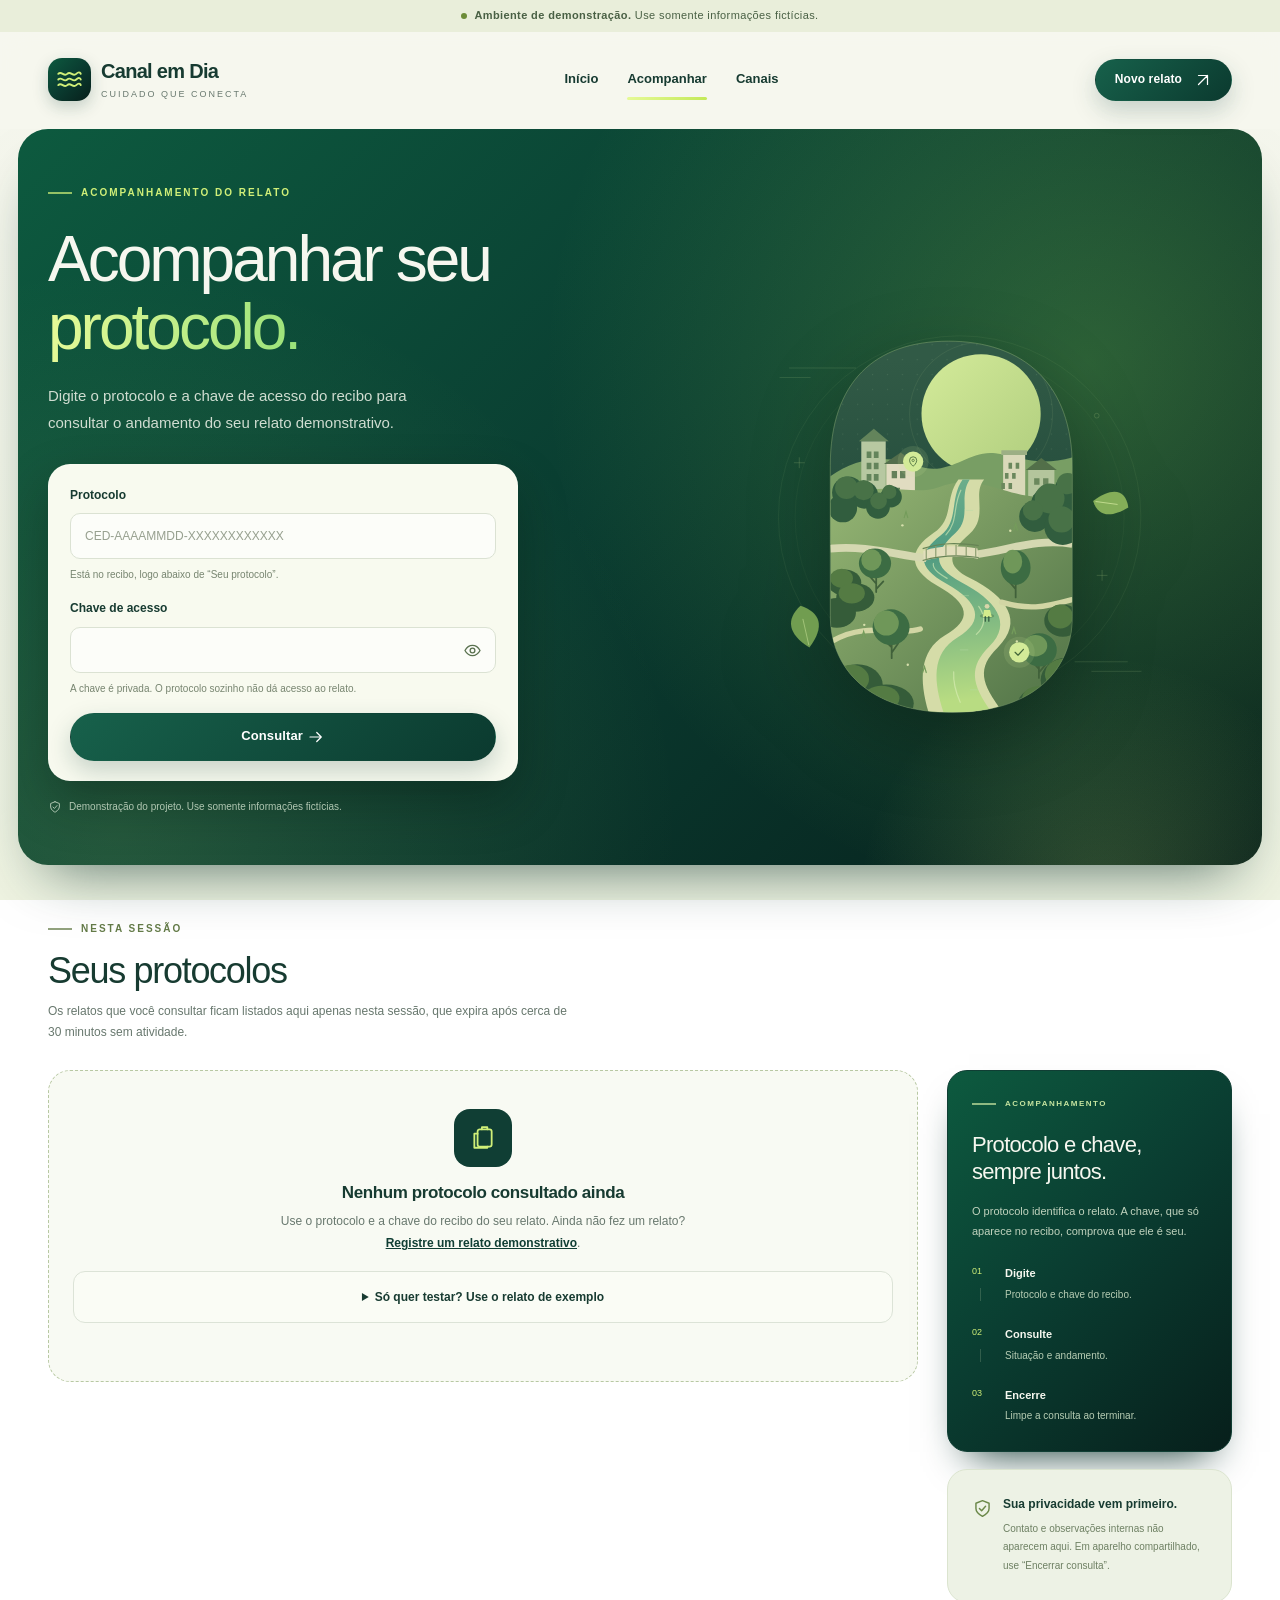
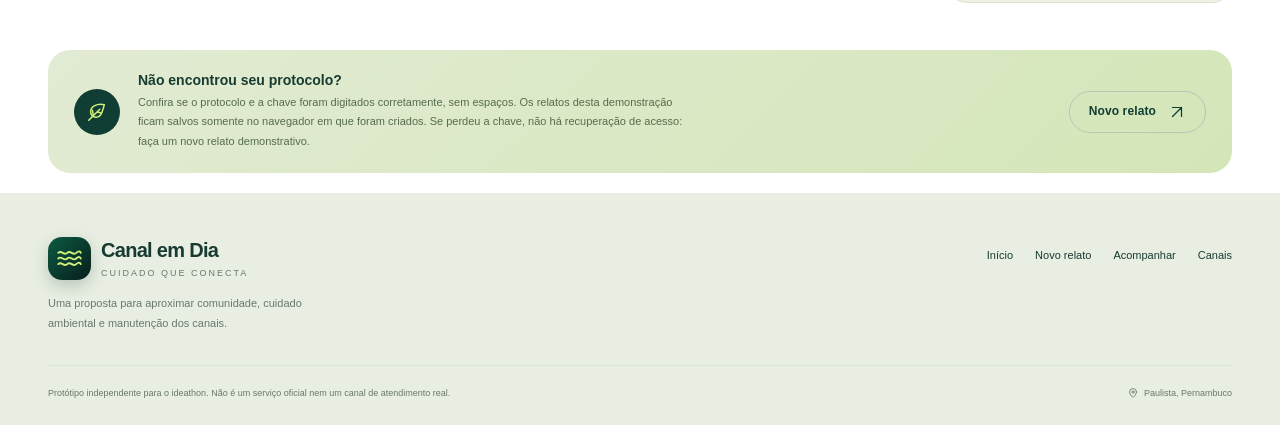
==== commit 68f90830: "Tome mais bonito" ====
--- a/acompanhar.html
+++ b/acompanhar.html
@@ -2,13 +2,14 @@
 <html lang="pt-BR">
 <head>
     <meta charset="utf-8">
-    <meta name="viewport" content="width=device-width, initial-scale=1">
+    <meta name="viewport" content="width=device-width, initial-scale=1, viewport-fit=cover">
     <meta name="theme-color" content="#103e34">
     <meta name="description" content="Canal em Dia: protótipo para participação da comunidade e acompanhamento da manutenção dos canais de Paulista, Pernambuco.">
     <title>Acompanhar relato · Canal em Dia</title>
     <link rel="icon" type="image/svg+xml" href="/images/favicon.svg">
-    <link rel="stylesheet" href="https://cdn.jsdelivr.net/npm/bootstrap@5.3.8/dist/css/bootstrap.min.css">
+    <link rel="stylesheet" href="/css/base.css">
     <link rel="stylesheet" href="/css/app.css">
+    <link rel="stylesheet" href="/css/extra.css">
     <script src="/js/config.js" defer></script>
     <script src="/js/common.js" defer></script>
     <script src="/js/acompanhar.js" defer></script>
@@ -162,5 +163,6 @@
         </div>
     </div>
 </footer>
+    <nav class="tabbar" aria-label="Navegação rápida"><a href="/" class=""><svg class="icon" viewBox="0 0 24 24" fill="none" stroke="currentColor" stroke-width="1.65" stroke-linecap="round" stroke-linejoin="round" aria-hidden="true"><path d="m3 10 9-7 9 7M5 9v12h14V9M9 21v-7h6v7"/></svg><span>Início</span></a><a href="/novo-relato" class="tab-cta"><svg class="icon" viewBox="0 0 24 24" fill="none" stroke="currentColor" stroke-width="1.65" stroke-linecap="round" stroke-linejoin="round" aria-hidden="true"><path d="M12 4v16M4 12h16"/></svg><span>Relato</span></a><a href="/acompanhar" class="" aria-current="page"><svg class="icon" viewBox="0 0 24 24" fill="none" stroke="currentColor" stroke-width="1.65" stroke-linecap="round" stroke-linejoin="round" aria-hidden="true"><rect x="7" y="4" width="13" height="16" rx="2"/><path d="M7 8H4v13h12v-1M11 4V2h5v2"/></svg><span>Acompanhar</span></a><a href="/canais" class=""><svg class="icon" viewBox="0 0 24 24" fill="none" stroke="currentColor" stroke-width="1.65" stroke-linecap="round" stroke-linejoin="round" aria-hidden="true"><path d="M2 7c3-3 5 3 8 0s5 3 8 0 4 0 4 0M2 12c3-3 5 3 8 0s5 3 8 0 4 0 4 0M2 17c3-3 5 3 8 0s5 3 8 0 4 0 4 0"/></svg><span>Canais</span></a></nav>
 </body>
 </html>
--- a/css/base.css
+++ b/css/base.css
@@ -0,0 +1,55 @@
+/* Subconjunto local do Bootstrap 5.3 (reboot + utilitários usados). Substitui o CDN: funciona offline. */
+*,::after,::before{box-sizing:border-box}
+html{-webkit-text-size-adjust:100%;-webkit-tap-highlight-color:transparent}
+body{margin:0}
+[hidden]{display:none!important}
+h1,h2,h3,h4,h5,h6{margin-top:0;margin-bottom:.5rem;font-weight:500;line-height:1.2}
+p{margin-top:0;margin-bottom:1rem}
+ol,ul{padding-left:2rem;margin-top:0;margin-bottom:1rem}
+ol ol,ol ul,ul ol,ul ul{margin-bottom:0}
+dl{margin-top:0;margin-bottom:1rem}
+dt{font-weight:700}
+dd{margin-bottom:.5rem;margin-left:0}
+strong{font-weight:bolder}
+small{font-size:.875em}
+a{text-decoration:underline}
+code{font-family:SFMono-Regular,Menlo,Monaco,Consolas,"Liberation Mono","Courier New",monospace;font-size:.875em;word-wrap:break-word}
+img,svg{vertical-align:middle}
+label{display:inline-block}
+button{border-radius:0;cursor:pointer}
+button:focus:not(:focus-visible){outline:0}
+button,input,optgroup,select,textarea{margin:0;font-family:inherit;font-size:inherit;line-height:inherit}
+button,select{text-transform:none}
+[type=button],[type=reset],[type=submit],button{-webkit-appearance:button}
+fieldset{min-width:0;padding:0;margin:0;border:0}
+legend{float:left;width:100%;padding:0;margin-bottom:.5rem;font-size:calc(1.275rem + .3vw);line-height:inherit}
+legend+*{clear:left}
+summary{display:list-item;cursor:pointer}
+textarea{resize:vertical}
+[type=search]{-webkit-appearance:textfield;outline-offset:-2px}
+::-webkit-search-decoration{-webkit-appearance:none}
+table{caption-side:bottom;border-collapse:collapse}
+
+.container{width:100%;margin-right:auto;margin-left:auto}
+.row{--bs-gutter-x:1.5rem;--bs-gutter-y:0;display:flex;flex-wrap:wrap;margin-top:calc(-1*var(--bs-gutter-y));margin-right:calc(-.5*var(--bs-gutter-x));margin-left:calc(-.5*var(--bs-gutter-x))}
+.row>*{flex-shrink:0;width:100%;max-width:100%;padding-right:calc(var(--bs-gutter-x)*.5);padding-left:calc(var(--bs-gutter-x)*.5);margin-top:var(--bs-gutter-y)}
+.g-3{--bs-gutter-x:1rem;--bs-gutter-y:1rem}
+.col-12{flex:0 0 auto;width:100%}
+@media(min-width:768px){.col-md-6{flex:0 0 auto;width:50%}}
+@media(min-width:992px){.d-lg-none{display:none!important}}
+
+.mb-0{margin-bottom:0!important}.mb-4{margin-bottom:1.5rem!important}
+.mt-0{margin-top:0!important}.mt-2{margin-top:.5rem!important}.mt-3{margin-top:1rem!important}
+
+.visually-hidden{width:1px!important;height:1px!important;padding:0!important;margin:-1px!important;overflow:hidden!important;clip:rect(0,0,0,0)!important;white-space:nowrap!important;border:0!important;position:absolute!important}
+
+.form-label{margin-bottom:.5rem}
+.form-control{display:block;width:100%;padding:.375rem .75rem;font-size:1rem;font-weight:400;line-height:1.5;color:#212529;background-color:#fff;background-clip:padding-box;border:1px solid #dee2e6;-webkit-appearance:none;appearance:none;border-radius:.375rem;transition:border-color .15s ease-in-out,box-shadow .15s ease-in-out}
+.form-control[type=file]{overflow:hidden}
+.form-control:focus{outline:0}
+.form-control::placeholder{color:#6c757d;opacity:1}
+.form-control:disabled{background-color:#e9ecef;opacity:1}
+textarea.form-control{min-height:calc(1.5em + .75rem + 2px)}
+.form-select{display:block;width:100%;padding:.375rem 2.25rem .375rem .75rem;font-size:1rem;font-weight:400;line-height:1.5;color:#212529;background-color:#fff;background-image:url("data:image/svg+xml,%3csvg xmlns='http://www.w3.org/2000/svg' viewBox='0 0 16 16'%3e%3cpath fill='none' stroke='%23343a40' stroke-linecap='round' stroke-linejoin='round' stroke-width='2' d='m2 5 6 6 6-6'/%3e%3c/svg%3e");background-repeat:no-repeat;background-position:right .75rem center;background-size:16px 12px;border:1px solid #dee2e6;border-radius:.375rem;-webkit-appearance:none;appearance:none}
+.form-select:focus{outline:0}
+.is-invalid{border-color:#dc3545}
--- a/css/extra.css
+++ b/css/extra.css
@@ -0,0 +1,126 @@
+/* Camada visual extra (carregada por último): mais cor, movimento e ajustes para celular. */
+:root{--grad-forest:linear-gradient(135deg,#0d5a3f 0%,#0a3d31 48%,#071f1b 100%);--grad-lime:linear-gradient(135deg,#e6fa98,#c3e957);--tab-h:64px}
+html{scroll-padding-top:96px}
+body{background:linear-gradient(180deg,#f6f7ef 0%,#eef3e1 100%) fixed}
+
+/* Cabeçalho fixo com vidro */
+.site-header{position:sticky;top:0;background:#f6f7efd9;-webkit-backdrop-filter:saturate(1.4) blur(14px);backdrop-filter:saturate(1.4) blur(14px);border-bottom:1px solid transparent;transition:box-shadow .25s,border-color .25s}
+.site-header.is-stuck{box-shadow:0 8px 28px #0b2a2218;border-bottom-color:var(--line)}
+.brand-mark{background:var(--grad-forest);box-shadow:0 6px 16px #103e3438}
+.nav-item.active:after{width:100%;height:3px;border-radius:3px;background:var(--grad-lime);bottom:-10px}
+
+/* Hero */
+.hero{background:var(--grad-forest);box-shadow:0 30px 60px -28px #082f29aa}
+.hero:before{background:radial-gradient(circle at 86% 32%,#8fe05a44,transparent 46%),radial-gradient(circle at 8% 95%,#d0ef7822,transparent 42%)}
+.hero:after{content:'';position:absolute;right:-8%;bottom:-40%;width:520px;height:520px;border-radius:50%;background:radial-gradient(circle,#d0ef7830,transparent 66%);z-index:-1;animation:glow 9s ease-in-out infinite}
+.hero h1 em{background:linear-gradient(90deg,#e6fa98,#9be27a);-webkit-background-clip:text;background-clip:text;-webkit-text-fill-color:transparent;color:transparent}
+.hero-art>img{filter:drop-shadow(0 26px 38px #00000045);animation:floaty 7s ease-in-out infinite}
+.hero-copy>*{animation:rise .75s cubic-bezier(.2,.7,.2,1) both}
+.hero-copy>*:nth-child(2){animation-delay:.08s}.hero-copy>*:nth-child(3){animation-delay:.16s}.hero-copy>*:nth-child(4){animation-delay:.24s}.hero-copy>*:nth-child(5){animation-delay:.32s}
+.hero-step span{background:#d0ef7814;border-color:#d0ef7855}
+@keyframes rise{from{opacity:0;transform:translateY(18px)}to{opacity:1;transform:none}}
+@keyframes floaty{0%,100%{transform:translateY(0)}50%{transform:translateY(-10px)}}
+@keyframes glow{0%,100%{transform:scale(1);opacity:.8}50%{transform:scale(1.18);opacity:1}}
+@keyframes pulse-ring{0%{box-shadow:0 0 0 0 #d0ef7899}70%{box-shadow:0 0 0 18px #d0ef7800}100%{box-shadow:0 0 0 0 #d0ef7800}}
+
+/* Botões */
+.button{font-weight:700;letter-spacing:.01em}
+.button:active{transform:scale(.97)}
+.button-lime{background:var(--grad-lime);box-shadow:0 12px 28px #b6dd5a55}
+.hero .button-lime{animation:pulse-ring 2.6s ease-out infinite}
+.button-forest{background:linear-gradient(135deg,#17614b,#0b3a2f);box-shadow:0 10px 24px #103e3435}
+.button-forest:hover{background:linear-gradient(135deg,#1d7458,#0f4a3b)}
+
+/* Cartões: relevo e movimento */
+.how-card,.channel-item,.protocol-card,.sidebar-card,.help-band,.participation-banner,.report-card,.receipt-card,.empty-card,.track-detail{transition:transform .25s ease,box-shadow .25s ease,border-color .25s}
+@media(hover:hover){.how-card:hover,.channel-item:hover{transform:translateY(-4px);box-shadow:0 18px 38px -16px #0f3d2e40}.how-card:nth-child(2):hover{transform:translateY(-4px)}}
+.how-card .card-icon{background:#ffffff80;border-color:#71846155}
+.how-card:nth-child(3) .card-icon{background:#d0ef7822;color:var(--lime)}
+.channel-item,.protocol-card{box-shadow:0 10px 30px -14px #0f3d2e30}
+.sidebar-card.dark{background:var(--grad-forest);box-shadow:0 22px 40px -22px #082f29}
+.participation-banner{background:var(--grad-forest);color:#fff;box-shadow:0 26px 50px -26px #082f29}
+.participation-banner h2{color:#fff}.participation-banner p{color:#c6dbc7}
+.participation-banner .button-forest{background:var(--grad-lime);color:var(--forest-dark);box-shadow:0 12px 28px #00000030}
+.participation-banner:before{border-color:#d0ef7833;box-shadow:0 0 0 35px #d0ef780d,0 0 0 70px #d0ef7808}
+.help-band{background:linear-gradient(135deg,#e2ebd3,#d4e6b8)}
+.lookup-card{box-shadow:0 22px 50px #00140f55,0 0 0 1px #ffffff22 inset;background:#f8faef}
+.status-pill{box-shadow:0 0 0 1px #00000010 inset}
+.success-icon{background:var(--grad-forest);box-shadow:0 0 0 8px #d0ef7855}
+.section-number{background:var(--grad-lime);color:var(--forest-dark)}
+.category-choice input:checked+span{box-shadow:0 8px 20px -10px #42672e88}
+
+/* Resumo clicável em Canais */
+.chip-stats{display:grid;grid-template-columns:repeat(4,minmax(0,1fr));gap:12px;margin-bottom:16px}
+.chip-stat{display:grid;grid-template-columns:auto 1fr;grid-template-areas:"ic num" "ic lbl";align-items:center;column-gap:10px;text-align:left;border:2px solid transparent;border-radius:18px;padding:13px 15px;cursor:pointer;transition:transform .2s,box-shadow .2s,border-color .2s}
+.chip-stat .icon{grid-area:ic;width:26px;height:26px}
+.chip-stat strong{grid-area:num;font-size:26px;line-height:1;letter-spacing:-1px}
+.chip-stat span{grid-area:lbl;font-size:11px;font-weight:600;opacity:.85}
+.chip-stat:hover{transform:translateY(-2px);box-shadow:0 12px 24px -14px #0f3d2e66}
+.chip-stat[aria-pressed=true]{border-color:var(--forest);box-shadow:0 0 0 3px #d0ef7899}
+
+/* Revelar ao rolar */
+.reveal{opacity:0;transform:translateY(22px);transition:opacity .6s ease,transform .6s cubic-bezier(.2,.7,.2,1)}
+.reveal.in{opacity:1;transform:none}
+
+/* Barra de abas (celular) */
+.tabbar{display:none}
+
+/* ---------- Celular e tablet ---------- */
+@media(max-width:991px){
+    body{padding-bottom:calc(var(--tab-h) + 30px + env(safe-area-inset-bottom,0px))}
+    .mobile-toggle,.mobile-nav{display:none!important}
+    .header-inner{min-height:68px}
+    .tabbar{display:grid;grid-template-columns:repeat(4,1fr);gap:4px;position:fixed;left:max(10px,env(safe-area-inset-left,0px));right:max(10px,env(safe-area-inset-right,0px));bottom:calc(10px + env(safe-area-inset-bottom,0px));z-index:80;padding:6px;border-radius:24px;background:#082f29ee;-webkit-backdrop-filter:blur(16px);backdrop-filter:blur(16px);box-shadow:0 16px 40px #00201a66,0 0 0 1px #ffffff14 inset}
+    .tabbar a{display:flex;flex-direction:column;align-items:center;justify-content:center;gap:3px;min-height:52px;padding:6px 2px;border-radius:18px;color:#b9d0bb;text-decoration:none;font-size:10.5px;font-weight:650;letter-spacing:.01em;transition:background .2s,color .2s,transform .15s}
+    .tabbar a:active{transform:scale(.94)}
+    .tabbar .icon{width:22px;height:22px}
+    .tabbar a[aria-current=page]{background:var(--grad-lime);color:var(--forest-dark)}
+    .tabbar a.tab-cta .icon{width:30px;height:30px;padding:6px;border-radius:50%;background:var(--grad-lime);color:var(--forest-dark);margin-top:-14px;box-shadow:0 8px 18px #00000040,0 0 0 4px #082f29}
+    .tabbar a.tab-cta[aria-current=page]{background:transparent;color:#fff}
+    .hero-art>img{animation:none}
+}
+@media(max-width:767px){
+    .container{padding-left:18px;padding-right:18px}
+    .demo-strip{padding:6px 12px;font-size:10px}
+    .hero-shell{padding:0 10px}
+    .hero{border-radius:26px}
+    .hero-copy{padding:40px 6px 4px}
+    .hero h1{font-size:clamp(40px,12.5vw,54px);letter-spacing:-2.4px;line-height:1.05}
+    .hero-description{font-size:15px;max-width:none}
+    .hero-actions{flex-direction:column;align-items:stretch;gap:14px}
+    .hero-actions .button{width:100%;min-height:54px;font-size:14px}
+    .hero-actions .text-link{justify-content:center;font-size:12px}
+    .hero-art{height:290px}
+    .hero-bottom{flex-wrap:wrap;gap:10px 14px;justify-content:flex-start}
+    .section-heading{font-size:34px}
+    .how-card{min-height:0}
+    .participation-banner .button{width:100%}
+    .chip-stats{grid-template-columns:repeat(2,minmax(0,1fr));gap:10px}
+    .chip-stat{padding:12px 13px}
+    .button,.form-control,.form-select{min-height:50px}
+    .form-control,.form-select,textarea.form-control{font-size:16px}
+    .category-choice span{min-height:58px;font-size:12px}
+    .report-heading h1{font-size:clamp(32px,9.5vw,40px)}
+    .form-footer .button{min-height:54px;font-size:14px}
+    .lookup-submit{min-height:54px;font-size:14px}
+    .protocol-card{padding:16px}
+    .protocol-card:active,.channel-row:active{background:#eef5df}
+    .channel-row{padding:16px}
+    .receipt-actions .button{width:100%}
+    .help-band .button,.help-band .help-pending{width:auto}
+    .report-sidebar{grid-template-columns:1fr}
+    .sidebar-card.dark{grid-row:auto}
+    .footer-links{gap:12px 22px}
+    .footer-links a{font-size:12px;padding:6px 0}
+}
+@media(max-width:380px){
+    .brand-name{font-size:17px}
+    .brand-name small{display:none}
+    .chip-stat strong{font-size:22px}
+    .tabbar a{font-size:10px}
+}
+
+@media(prefers-reduced-motion:reduce){
+    .hero:after,.hero-art>img,.hero-copy>*,.hero .button-lime{animation:none!important}
+    .reveal{opacity:1;transform:none;transition:none}
+}
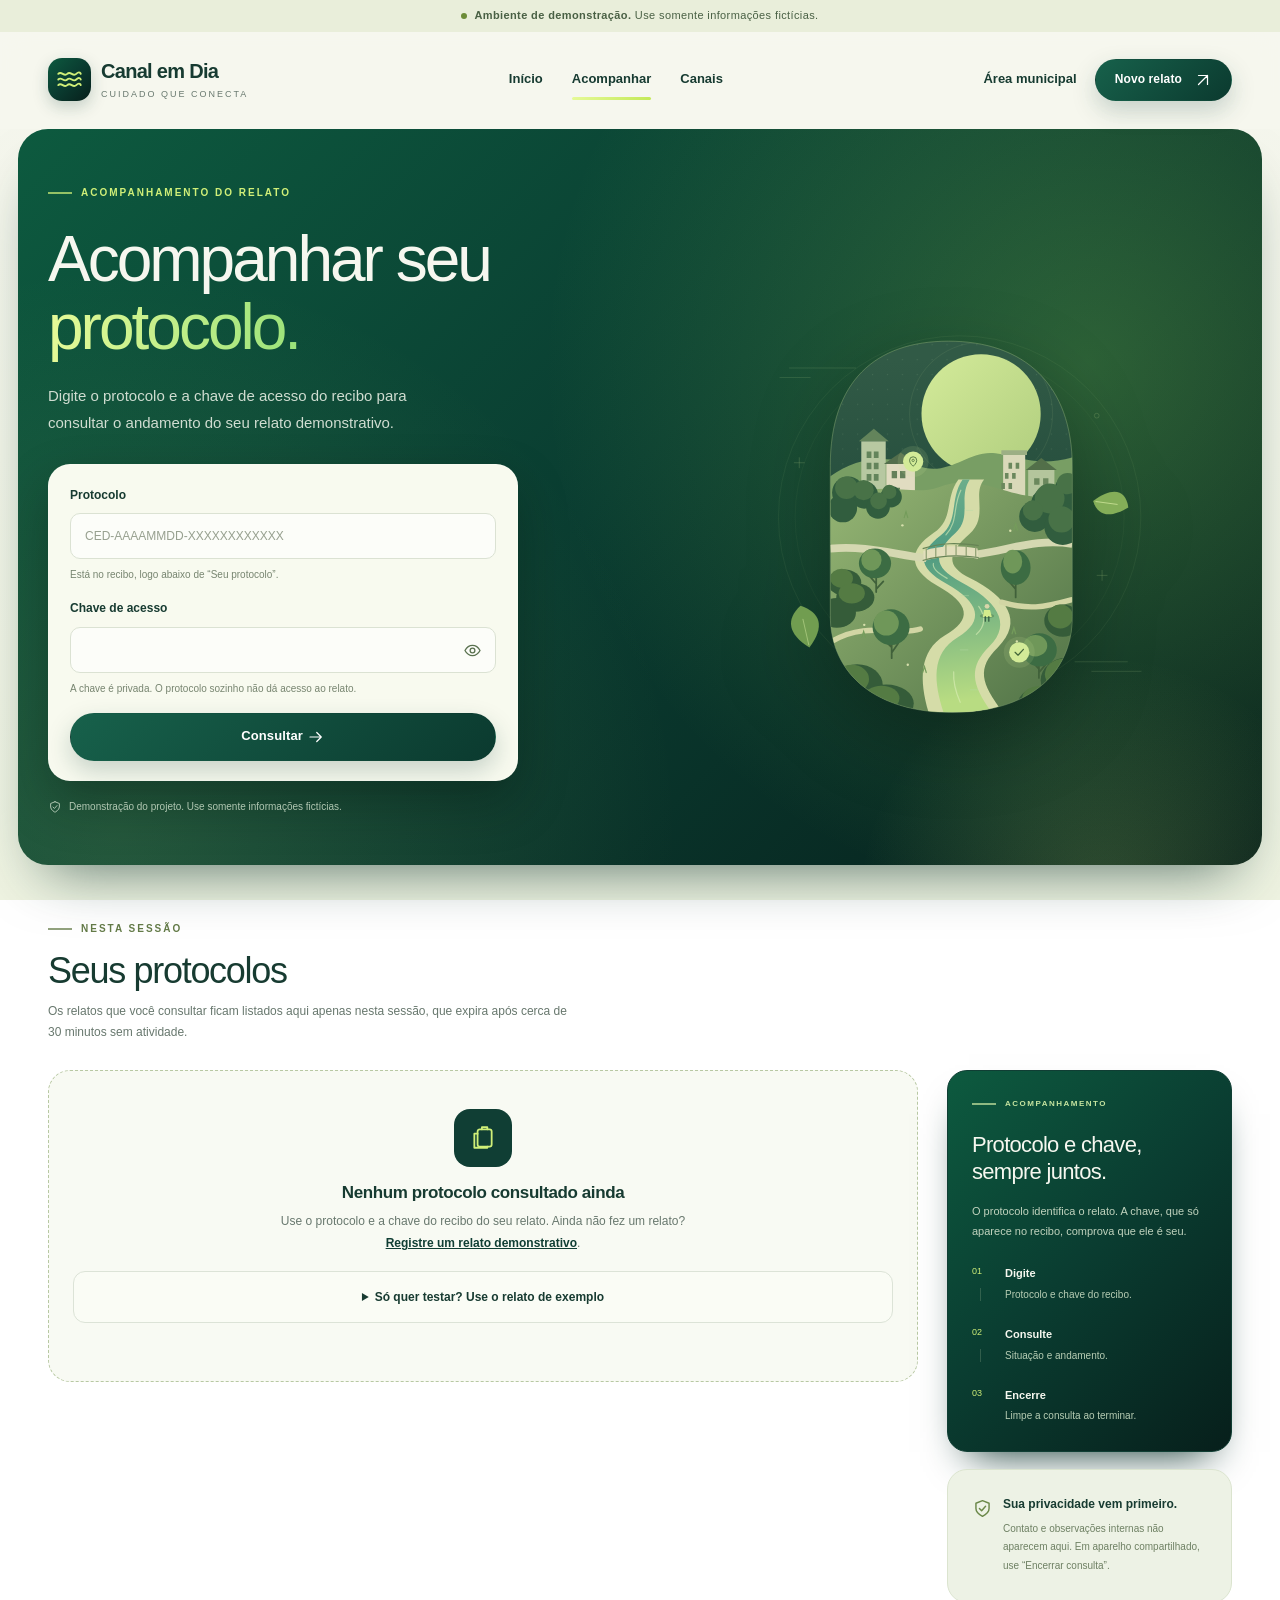
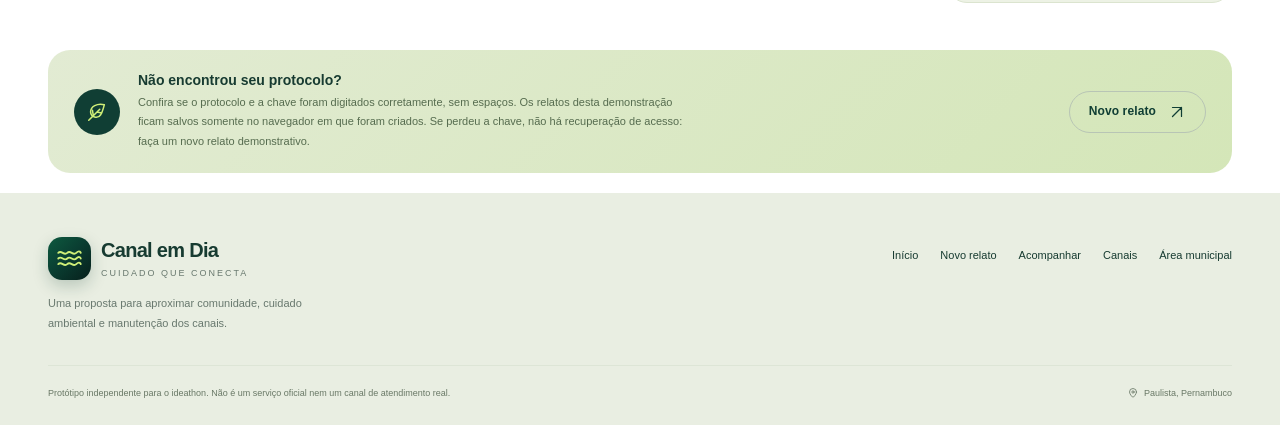
==== commit a5320434: "67676767" ====
--- a/acompanhar.html
+++ b/acompanhar.html
@@ -12,6 +12,7 @@
     <link rel="stylesheet" href="/css/extra.css">
     <script src="/js/config.js" defer></script>
     <script src="/js/common.js" defer></script>
+    <script src="/js/auth.js" defer></script>
     <script src="/js/acompanhar.js" defer></script>
 </head>
 <body>
@@ -30,6 +31,7 @@
                 <a href="/canais" class="nav-item">Canais</a>
             </nav>
             <div class="header-actions">
+                <div class="staff-nav" data-staff-nav><a class="nav-item" href="/entrar">Área municipal</a></div>
                 <a href="/novo-relato" class="button button-forest button-small">Novo relato <svg class="icon" viewBox="0 0 24 24" fill="none" stroke="currentColor" stroke-width="1.65" stroke-linecap="round" stroke-linejoin="round" aria-hidden="true"><path d="M6 18 18 6M6 6h12v12"/></svg></a>
                 <button class="mobile-toggle" type="button" id="menu-toggle" aria-expanded="false" aria-controls="mobile-navigation" aria-label="Abrir ou fechar menu">
                     <span data-open><svg class="icon" viewBox="0 0 24 24" fill="none" stroke="currentColor" stroke-width="1.65" stroke-linecap="round" stroke-linejoin="round" aria-hidden="true"><path d="M4 6h16M4 12h16M4 18h16"/></svg></span><span data-close hidden><svg class="icon" viewBox="0 0 24 24" fill="none" stroke="currentColor" stroke-width="1.65" stroke-linecap="round" stroke-linejoin="round" aria-hidden="true"><path d="m6 6 12 12M6 18 18 6"/></svg></span>
@@ -40,6 +42,7 @@
             <a class="nav-item" href="/">Início</a>
             <a class="nav-item" href="/acompanhar" aria-current="page">Acompanhar relato</a>
             <a class="nav-item" href="/canais">Canais acompanhados</a>
+            <div data-staff-nav-mobile><a class="nav-item" href="/entrar">Área municipal</a></div>
             <a class="button button-forest" href="/novo-relato">Novo relato <svg class="icon" viewBox="0 0 24 24" fill="none" stroke="currentColor" stroke-width="1.65" stroke-linecap="round" stroke-linejoin="round" aria-hidden="true"><path d="M4 12h15m-6-6 6 6-6 6"/></svg></a>
         </nav>
     </div>
@@ -155,6 +158,7 @@
                 <a href="/novo-relato">Novo relato</a>
                 <a href="/acompanhar">Acompanhar</a>
                 <a href="/canais">Canais</a>
+                <span data-staff-nav-footer><a href="/entrar">Área municipal</a></span>
             </nav>
         </div>
         <div class="footer-bottom">
--- a/css/extra.css
+++ b/css/extra.css
@@ -124,3 +124,9 @@
     .hero:after,.hero-art>img,.hero-copy>*,.hero .button-lime{animation:none!important}
     .reveal{opacity:1;transform:none;transition:none}
 }
+
+/* Navegação da área municipal (preenchida por js/auth.js) */
+[data-staff-nav-mobile],[data-staff-nav-footer]{display:contents}
+.footer-links .nav-logout{font-size:11px;font-family:inherit}
+.footer-links .nav-logout:hover{text-decoration:underline}
+.desktop-nav + .header-actions .nav-logout,.staff-nav .nav-logout{font-family:inherit}
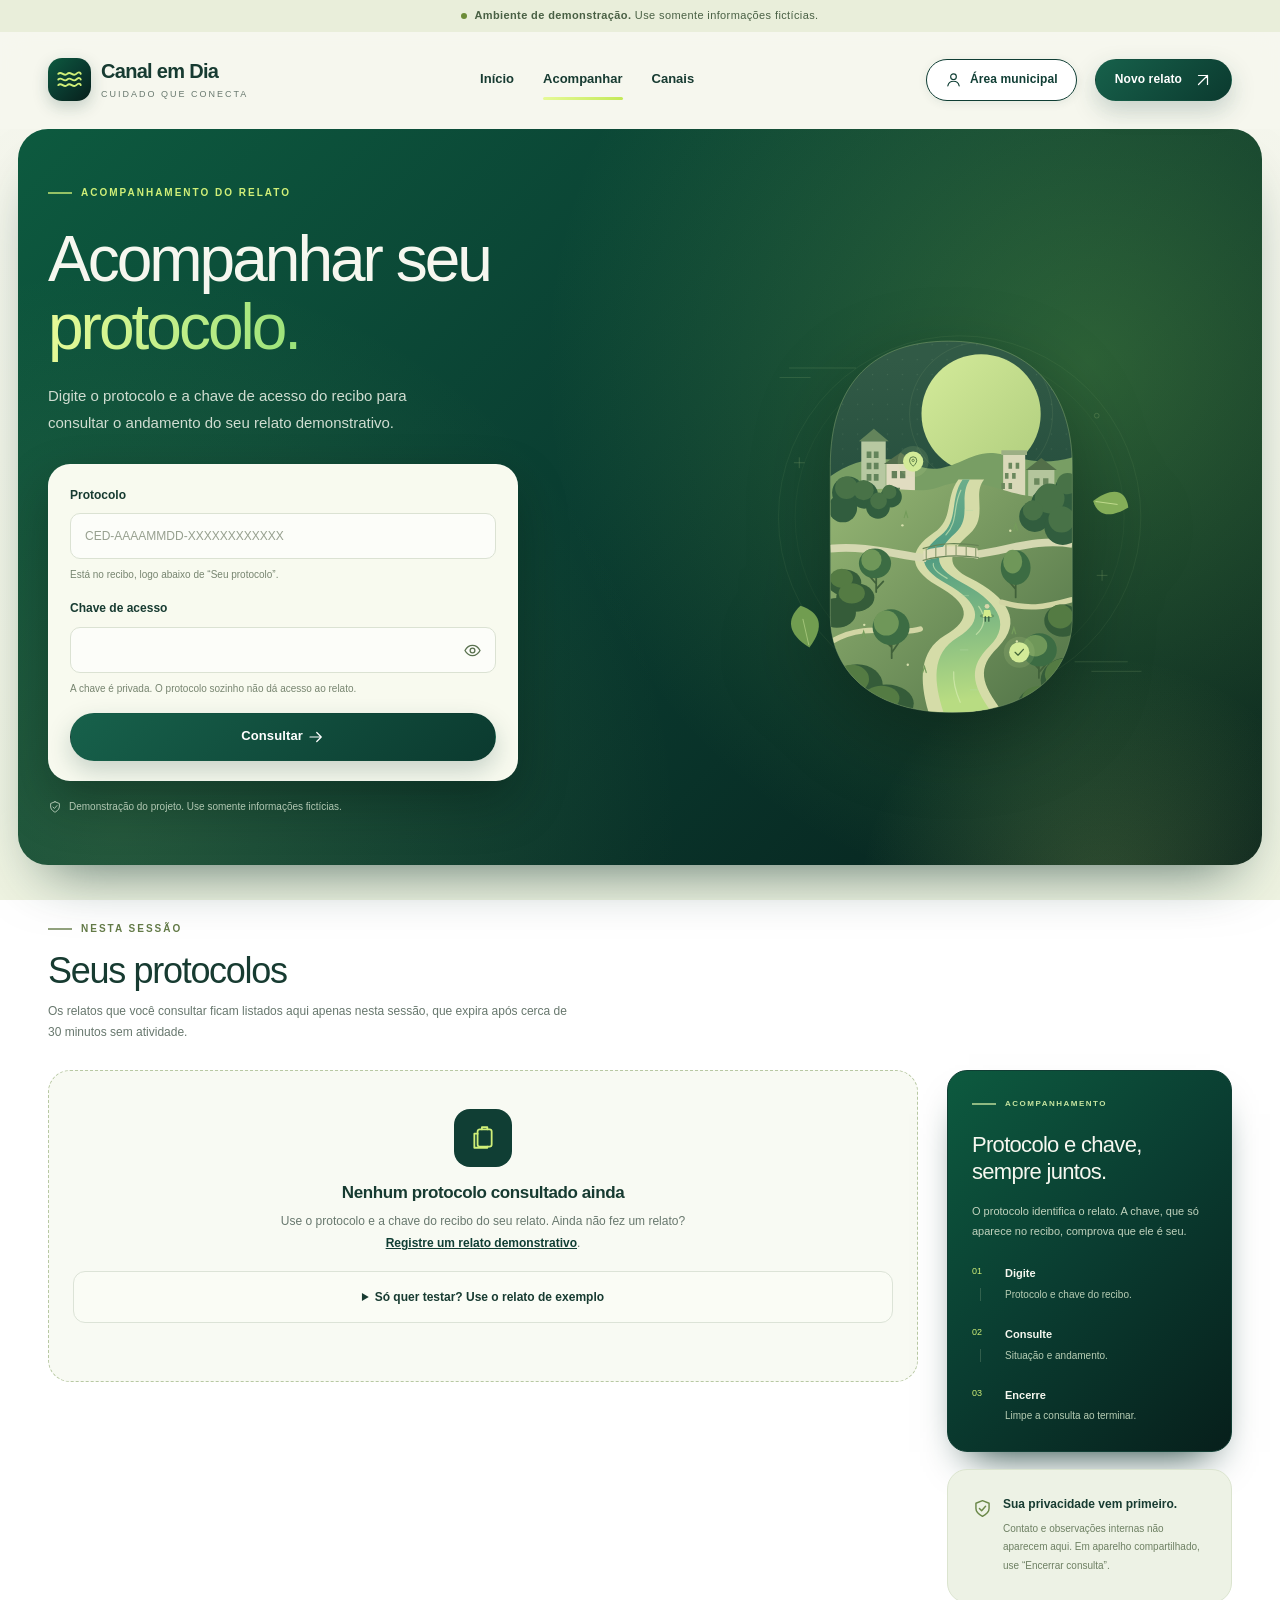
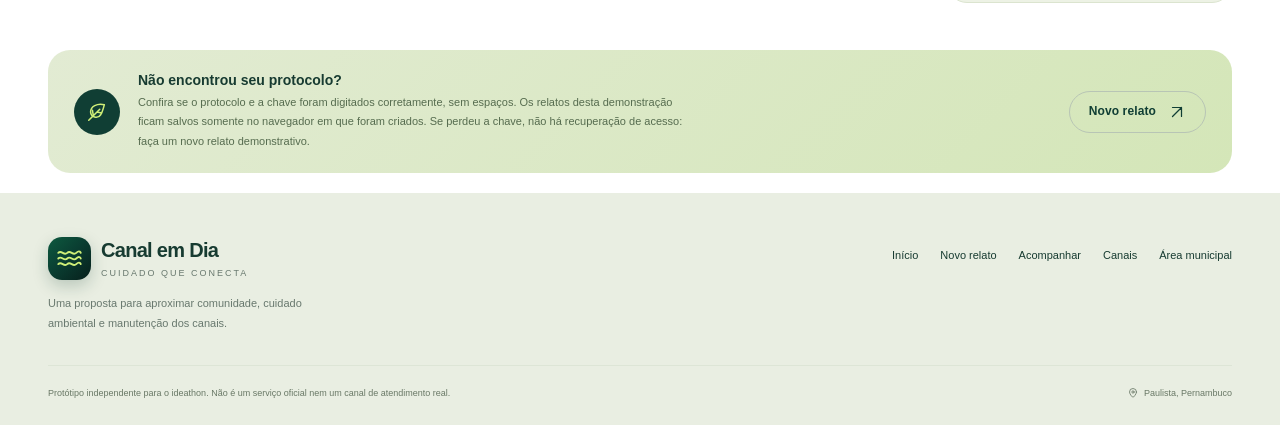
==== commit e60d92f2: "67" ====
--- a/acompanhar.html
+++ b/acompanhar.html
@@ -31,7 +31,7 @@
                 <a href="/canais" class="nav-item">Canais</a>
             </nav>
             <div class="header-actions">
-                <div class="staff-nav" data-staff-nav><a class="nav-item" href="/entrar">Área municipal</a></div>
+                <div class="staff-nav" data-staff-nav><a class="button button-outline button-small staff-cta" href="/entrar"><span class="cta-long">Área municipal</span></a></div>
                 <a href="/novo-relato" class="button button-forest button-small">Novo relato <svg class="icon" viewBox="0 0 24 24" fill="none" stroke="currentColor" stroke-width="1.65" stroke-linecap="round" stroke-linejoin="round" aria-hidden="true"><path d="M6 18 18 6M6 6h12v12"/></svg></a>
                 <button class="mobile-toggle" type="button" id="menu-toggle" aria-expanded="false" aria-controls="mobile-navigation" aria-label="Abrir ou fechar menu">
                     <span data-open><svg class="icon" viewBox="0 0 24 24" fill="none" stroke="currentColor" stroke-width="1.65" stroke-linecap="round" stroke-linejoin="round" aria-hidden="true"><path d="M4 6h16M4 12h16M4 18h16"/></svg></span><span data-close hidden><svg class="icon" viewBox="0 0 24 24" fill="none" stroke="currentColor" stroke-width="1.65" stroke-linecap="round" stroke-linejoin="round" aria-hidden="true"><path d="m6 6 12 12M6 18 18 6"/></svg></span>
@@ -167,6 +167,6 @@
         </div>
     </div>
 </footer>
-    <nav class="tabbar" aria-label="Navegação rápida"><a href="/" class=""><svg class="icon" viewBox="0 0 24 24" fill="none" stroke="currentColor" stroke-width="1.65" stroke-linecap="round" stroke-linejoin="round" aria-hidden="true"><path d="m3 10 9-7 9 7M5 9v12h14V9M9 21v-7h6v7"/></svg><span>Início</span></a><a href="/novo-relato" class="tab-cta"><svg class="icon" viewBox="0 0 24 24" fill="none" stroke="currentColor" stroke-width="1.65" stroke-linecap="round" stroke-linejoin="round" aria-hidden="true"><path d="M12 4v16M4 12h16"/></svg><span>Relato</span></a><a href="/acompanhar" class="" aria-current="page"><svg class="icon" viewBox="0 0 24 24" fill="none" stroke="currentColor" stroke-width="1.65" stroke-linecap="round" stroke-linejoin="round" aria-hidden="true"><rect x="7" y="4" width="13" height="16" rx="2"/><path d="M7 8H4v13h12v-1M11 4V2h5v2"/></svg><span>Acompanhar</span></a><a href="/canais" class=""><svg class="icon" viewBox="0 0 24 24" fill="none" stroke="currentColor" stroke-width="1.65" stroke-linecap="round" stroke-linejoin="round" aria-hidden="true"><path d="M2 7c3-3 5 3 8 0s5 3 8 0 4 0 4 0M2 12c3-3 5 3 8 0s5 3 8 0 4 0 4 0M2 17c3-3 5 3 8 0s5 3 8 0 4 0 4 0"/></svg><span>Canais</span></a></nav>
+    <nav class="tabbar" aria-label="Navegação rápida"><a href="/" class=""><svg class="icon" viewBox="0 0 24 24" fill="none" stroke="currentColor" stroke-width="1.65" stroke-linecap="round" stroke-linejoin="round" aria-hidden="true"><path d="m3 10 9-7 9 7M5 9v12h14V9M9 21v-7h6v7"/></svg><span>Início</span></a><a href="/acompanhar" class="" aria-current="page"><svg class="icon" viewBox="0 0 24 24" fill="none" stroke="currentColor" stroke-width="1.65" stroke-linecap="round" stroke-linejoin="round" aria-hidden="true"><rect x="7" y="4" width="13" height="16" rx="2"/><path d="M7 8H4v13h12v-1M11 4V2h5v2"/></svg><span>Acompanhar</span></a><a href="/novo-relato" class="tab-cta"><svg class="icon" viewBox="0 0 24 24" fill="none" stroke="currentColor" stroke-width="1.65" stroke-linecap="round" stroke-linejoin="round" aria-hidden="true"><path d="M12 4v16M4 12h16"/></svg><span>Relato</span></a><a href="/canais" class=""><svg class="icon" viewBox="0 0 24 24" fill="none" stroke="currentColor" stroke-width="1.65" stroke-linecap="round" stroke-linejoin="round" aria-hidden="true"><path d="M2 7c3-3 5 3 8 0s5 3 8 0 4 0 4 0M2 12c3-3 5 3 8 0s5 3 8 0 4 0 4 0M2 17c3-3 5 3 8 0s5 3 8 0 4 0 4 0"/></svg><span>Canais</span></a><a href="/entrar" class="tab-staff" data-tab-staff><svg class="icon" viewBox="0 0 24 24" fill="none" stroke="currentColor" stroke-width="1.65" stroke-linecap="round" stroke-linejoin="round" aria-hidden="true"><circle cx="12" cy="8" r="4"/><path d="M4 21c1-4.5 4.5-6.5 8-6.5s7 2 8 6.5"/></svg><span>Área</span></a></nav>
 </body>
 </html>
--- a/css/extra.css
+++ b/css/extra.css
@@ -70,7 +70,7 @@
     body{padding-bottom:calc(var(--tab-h) + 30px + env(safe-area-inset-bottom,0px))}
     .mobile-toggle,.mobile-nav{display:none!important}
     .header-inner{min-height:68px}
-    .tabbar{display:grid;grid-template-columns:repeat(4,1fr);gap:4px;position:fixed;left:max(10px,env(safe-area-inset-left,0px));right:max(10px,env(safe-area-inset-right,0px));bottom:calc(10px + env(safe-area-inset-bottom,0px));z-index:80;padding:6px;border-radius:24px;background:#082f29ee;-webkit-backdrop-filter:blur(16px);backdrop-filter:blur(16px);box-shadow:0 16px 40px #00201a66,0 0 0 1px #ffffff14 inset}
+    .tabbar{display:grid;grid-template-columns:repeat(5,1fr);gap:4px;position:fixed;left:max(10px,env(safe-area-inset-left,0px));right:max(10px,env(safe-area-inset-right,0px));bottom:calc(10px + env(safe-area-inset-bottom,0px));z-index:80;padding:6px;border-radius:24px;background:#082f29ee;-webkit-backdrop-filter:blur(16px);backdrop-filter:blur(16px);box-shadow:0 16px 40px #00201a66,0 0 0 1px #ffffff14 inset}
     .tabbar a{display:flex;flex-direction:column;align-items:center;justify-content:center;gap:3px;min-height:52px;padding:6px 2px;border-radius:18px;color:#b9d0bb;text-decoration:none;font-size:10.5px;font-weight:650;letter-spacing:.01em;transition:background .2s,color .2s,transform .15s}
     .tabbar a:active{transform:scale(.94)}
     .tabbar .icon{width:22px;height:22px}
@@ -130,3 +130,26 @@
 .footer-links .nav-logout{font-size:11px;font-family:inherit}
 .footer-links .nav-logout:hover{text-decoration:underline}
 .desktop-nav + .header-actions .nav-logout,.staff-nav .nav-logout{font-family:inherit}
+
+/* Botão "Área municipal" em destaque no cabeçalho (todas as larguras) */
+.staff-nav{display:flex!important;align-items:center;gap:10px}
+.staff-cta{margin-top:0!important;min-height:42px!important;padding:9px 18px!important;gap:8px;font-size:12px!important;border:1.5px solid var(--forest)!important;background:#fff!important;color:var(--forest)!important;box-shadow:0 2px 10px #103e3416;white-space:nowrap}
+.staff-cta .icon{width:17px;height:17px}
+.staff-cta:hover,.staff-cta.is-current{background:var(--forest)!important;color:#fff!important}
+.staff-cta .cta-short{display:none}
+.staff-exit{display:inline-flex;align-items:center;gap:6px;font-size:12px;font-weight:600;color:var(--forest);background:none;border:0;padding:6px 4px;cursor:pointer}
+.staff-exit .icon{width:16px;height:16px}
+.staff-exit:hover{text-decoration:underline}
+@media(max-width:991px){.header-actions{display:flex!important}.header-inner{gap:12px}}
+@media(max-width:575px){
+    .staff-cta{padding:8px 14px!important;min-height:40px!important}
+    .staff-cta .cta-long{display:none}.staff-cta .cta-short{display:inline}
+    .staff-exit span{display:none}
+}
+
+/* 5º item da barra inferior: acesso à área municipal (celular) */
+@media(max-width:991px){
+    .tabbar a.tab-staff{color:var(--lime);box-shadow:inset 0 0 0 1.5px #d0ef7870}
+    .tabbar a.tab-staff[aria-current=page]{box-shadow:none;color:var(--forest-dark)}
+}
+@media(max-width:380px){.tabbar{gap:2px;padding:5px}.tabbar a{font-size:9.5px!important;letter-spacing:0}}
